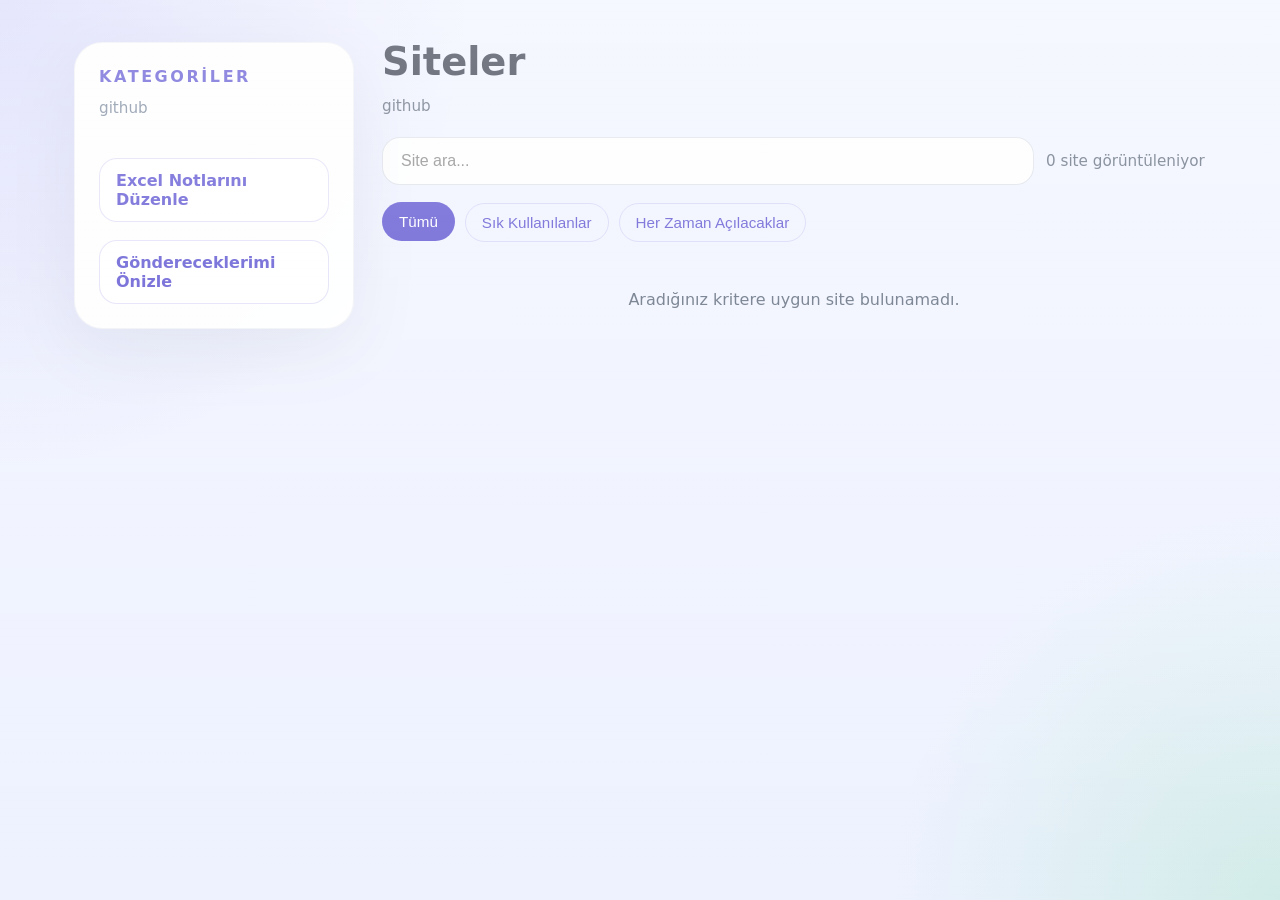
==== index.html @ e10176ca "preview sayfası iel ulakbel" ====
<!DOCTYPE html>
<html lang="tr">
<head>
  <meta charset="UTF-8" />
  <meta name="viewport" content="width=device-width, initial-scale=1.0" />
  <title>Site Adreslerim</title>
  <style>
    :root {
      color-scheme: light;
      font-family: Inter, system-ui, -apple-system, BlinkMacSystemFont, "Segoe UI", sans-serif;
      color: #0f172a;
      background: #f8fafc;
    }
    * {
      box-sizing: border-box;
    }
    body {
      margin: 0;
      min-height: 100vh;
      background: radial-gradient(circle at top left, rgba(79, 70, 229, 0.18), transparent 30%),
        radial-gradient(circle at bottom right, rgba(34, 197, 94, 0.14), transparent 25%),
        #eef2ff;
      color: #0f172a;
    }
    body::after {
      content: '';
      position: fixed;
      inset: 0;
      background: linear-gradient(180deg, rgba(255,255,255,0.45), rgba(255,255,255,0));
      pointer-events: none;
    }
    .page {
      max-width: 1180px;
      margin: 0 auto;
      padding: 42px 24px 80px;
    }
    .page-grid {
      display: grid;
      grid-template-columns: 280px 1fr;
      gap: 28px;
      align-items: start;
    }
    @media (max-width: 960px) {
      .page {
        padding: 32px 18px 70px;
      }
      .page-grid {
        grid-template-columns: 1fr;
      }
    }
    .sidebar {
      position: sticky;
      top: 24px;
      align-self: start;
      background: rgba(255, 255, 255, 0.95);
      border: 1px solid rgba(148, 163, 184, 0.16);
      border-radius: 28px;
      padding: 24px;
      box-shadow: 0 20px 70px rgba(15, 23, 42, 0.08);
    }
    .sidebar-header {
      margin-bottom: 18px;
    }
    .sidebar-title {
      margin: 0;
      font-size: 1rem;
      text-transform: uppercase;
      letter-spacing: 0.16em;
      color: #4338ca;
      font-weight: 700;
    }
    .sidebar-description {
      margin: 10px 0 0;
      color: #64748b;
      line-height: 1.7;
      font-size: 0.95rem;
    }
    .sidebar-button {
      display: inline-flex;
      align-items: center;
      justify-content: center;
      width: 100%;
      margin-top: 18px;
      padding: 12px 16px;
      border-radius: 18px;
      border: 1px solid rgba(67, 56, 202, 0.18);
      background: #fff;
      color: #4338ca;
      font-weight: 700;
      text-decoration: none;
      transition: background 0.2s ease, transform 0.2s ease;
    }
    .sidebar-button:hover {
      background: rgba(238, 242, 255, 0.95);
      transform: translateY(-1px);
    }
    .category-list {
      display: grid;
      gap: 12px;
      margin-top: 18px;
    }
    .category-item {
      display: flex;
      align-items: center;
      justify-content: space-between;
      width: 100%;
      padding: 14px 16px;
      border-radius: 18px;
      border: 1px solid transparent;
      background: rgba(248, 250, 252, 0.95);
      color: #0f172a;
      font-weight: 600;
      cursor: pointer;
      transition: background 0.2s ease, border-color 0.2s ease, transform 0.2s ease;
    }
    .category-item:hover {
      background: rgba(238, 242, 255, 0.9);
    }
    .category-item.active {
      background: #4338ca;
      color: #fff;
      border-color: rgba(67, 56, 202, 0.18);
      transform: translateX(1px);
    }
    .category-item span {
      display: inline-flex;
      align-items: center;
      gap: 8px;
    }
    .category-count {
      color: inherit;
      opacity: 0.7;
      font-size: 0.95rem;
    }
    .main-content {
      display: flex;
      flex-direction: column;
      gap: 24px;
    }
    .header {
      display: flex;
      flex-direction: column;
      gap: 18px;
      margin-bottom: 0;
    }
    .hero {
      display: grid;
      gap: 12px;
    }
    .controls {
      display: flex;
      flex-wrap: wrap;
      gap: 12px;
      align-items: center;
      justify-content: space-between;
    }
    .quick-filters {
      display: flex;
      flex-wrap: wrap;
      gap: 10px;
    }
    .quick-filter {
      border-radius: 999px;
      padding: 10px 16px;
      font-size: 0.95rem;
      border: 1px solid rgba(67, 56, 202, 0.18);
      background: #fff;
      color: #4338ca;
      cursor: pointer;
      transition: background 0.2s ease, transform 0.2s ease, color 0.2s ease;
    }
    .quick-filter:hover {
      background: rgba(238, 242, 255, 0.9);
    }
    .quick-filter.active {
      background: #4338ca;
      color: #fff;
      border-color: rgba(67, 56, 202, 0.25);
      transform: translateY(-1px);
    }
    .search {
      flex: 1;
      min-width: 240px;
      border: 1px solid rgba(148, 163, 184, 0.35);
      border-radius: 18px;
      padding: 14px 18px;
      background: rgba(255, 255, 255, 0.9);
      color: #0f172a;
      font-size: 1rem;
      width: 100%;
      outline: none;
      transition: border-color 0.2s ease, box-shadow 0.2s ease;
    }
    .search:focus {
      border-color: #c7d2fe;
      box-shadow: 0 0 0 4px rgba(99, 102, 241, 0.12);
    }
    .title {
      font-size: clamp(2rem, 3vw, 3rem);
      line-height: 1.05;
      margin: 0;
    }
    .subtitle {
      max-width: 720px;
      margin: 0;
      font-size: 0.95rem;
      line-height: 1.6;
      color: #475569;
    }
    .controls {
      display: flex;
      flex-wrap: wrap;
      gap: 12px;
      align-items: center;
      justify-content: space-between;
    }
    #site-count {
      color: #475569;
      font-size: 0.95rem;
      min-width: 160px;
    }
    #site-list {
      display: grid;
      gap: 40px;
      padding: 0;
      margin: 0;
    }
    .category-section {
      background: rgba(255, 255, 255, 0.9);
      border: 1px solid rgba(148, 163, 184, 0.18);
      border-radius: 24px;
      padding: 22px;
      box-shadow: 0 16px 40px rgba(15, 23, 42, 0.08);
    }
    .category-title {
      margin: 0 0 18px;
      font-size: 1.2rem;
      font-weight: 700;
      color: #111827;
      letter-spacing: -0.02em;
    }
    .category-cards {
      display: grid;
      gap: 16px;
      grid-template-columns: repeat(auto-fit, minmax(240px, 1fr));
    }
    .card {
      position: relative;
      display: flex;
      flex-direction: column;
      gap: 10px;
      padding: 14px;
      border-radius: 18px;
      border: 1px solid rgba(15, 23, 42, 0.08);
      background: rgba(255, 255, 255, 0.94);
      box-shadow: 0 10px 20px rgba(15, 23, 42, 0.08);
      transition: transform 0.2s ease, box-shadow 0.2s ease;
    }
    .card:hover {
      transform: translateY(-2px);
      box-shadow: 0 20px 48px rgba(15, 23, 42, 0.12);
    }
    .site-badge {
      position: absolute;
      top: 12px;
      right: 12px;
      padding: 5px 10px;
      border-radius: 999px;
      background: rgba(67, 56, 202, 0.12);
      color: #4338ca;
      font-size: 0.75rem;
      font-weight: 700;
      letter-spacing: 0.02em;
      text-transform: uppercase;
      white-space: nowrap;
    }
    .card-head {
      display: flex;
      align-items: center;
      gap: 12px;
    }
    .logo {
      width: 48px;
      height: 48px;
      min-width: 48px;
      border-radius: 16px;
      background: #eef2ff;
      display: grid;
      place-items: center;
      border: 1px solid rgba(99, 102, 241, 0.15);
      overflow: hidden;
    }
    .logo img {
      width: 24px;
      height: 24px;
      object-fit: contain;
    }
    .site-title {
      margin: 0;
      font-size: 1rem;
      font-weight: 700;
      letter-spacing: -0.02em;
    }
    .site-url {
      margin: 4px 0 0;
      color: #64748b;
      font-size: 0.88rem;
    }
    .category-pill {
      display: inline-flex;
      align-items: center;
      justify-content: center;
      padding: 8px 14px;
      border-radius: 999px;
      background: rgba(99, 102, 241, 0.12);
      color: #4338ca;
      font-size: 0.85rem;
      font-weight: 700;
      letter-spacing: 0.01em;
      white-space: nowrap;
    }
    .description {
      margin: 0;
      color: #475569;
      line-height: 1.7;
      min-height: 3rem;
    }
    .actions {
      display: flex;
      gap: 10px;
      flex-wrap: wrap;
      align-items: center;
    }
    .button {
      display: inline-flex;
      align-items: center;
      justify-content: center;
      gap: 8px;
      padding: 10px 14px;
      border-radius: 999px;
      text-decoration: none;
      font-weight: 600;
      border: 1px solid transparent;
      transition: transform 0.2s ease, background-color 0.2s ease, border-color 0.2s ease;
      cursor: pointer;
      font-size: 0.95rem;
    }
    .button:hover {
      transform: translateY(-1px);
    }
    .button:disabled {
      opacity: 0.55;
      cursor: not-allowed;
      transform: none;
    }
    .button-primary {
      background: #4338ca;
      color: #fff;
    }
    .button-secondary {
      background: #f8fafc;
      color: #334155;
      border-color: #cbd5e1;
    }
    .button-outline {
      background: transparent;
      color: #4338ca;
      border-color: rgba(67, 56, 202, 0.18);
    }
    #loading,
    #empty-state {
      color: #475569;
      font-size: 1rem;
      text-align: center;
      margin-top: 24px;
    }
    #preview-overlay {
      position: fixed;
      inset: 0;
      display: none;
      align-items: center;
      justify-content: center;
      background: rgba(15, 23, 42, 0.82);
      padding: 24px;
      z-index: 50;
    }
    #preview-overlay.active {
      display: flex;
    }
    .preview-panel {
      width: 100%;
      max-width: 1120px;
      max-height: calc(100vh - 64px);
      display: grid;
      grid-template-rows: auto 1fr;
      border-radius: 28px;
      overflow: hidden;
      background: #0f172a;
      box-shadow: 0 40px 120px rgba(15, 23, 42, 0.45);
    }
    .preview-header {
      display: flex;
      align-items: center;
      justify-content: space-between;
      gap: 16px;
      padding: 18px 24px;
      background: rgba(15, 23, 42, 0.98);
      color: #fff;
    }
    .preview-title {
      margin: 0;
      font-size: 1.1rem;
      font-weight: 700;
    }
    .preview-note {
      margin: 4px 0 0;
      color: #cbd5e1;
      font-size: 0.92rem;
      line-height: 1.5;
    }
    .preview-iframe {
      width: 100%;
      border: none;
      min-height: 360px;
      background: #0f172a;
    }
    .close-button {
      background: transparent;
      border: 1px solid rgba(255, 255, 255, 0.22);
      color: #fff;
      border-radius: 999px;
      padding: 10px 16px;
      cursor: pointer;
    }
    .close-button:hover {
      background: rgba(255, 255, 255, 0.08);
    }
    @media (max-width: 640px) {
      .page {
        padding-top: 32px;
      }
      .header {
        gap: 14px;
      }
      .card {
        padding: 20px;
      }
    }
  </style>
</head>
<body>
  <div class="page">
    <div class="page-grid">
      <aside class="sidebar">
        <div class="sidebar-header">
          <p class="sidebar-title">Kategoriler</p>
          <p class="sidebar-description">github</p>
        </div>
        <div id="category-list" class="category-list"></div>
        <a class="sidebar-button" href="notes.html">Excel Notlarını Düzenle</a>
        <a class="sidebar-button" href="preview.html">Göndereceklerimi Önizle</a>
      </aside>
      <main class="main-content">
        <header class="header">
          <div class="hero">
            <h1 class="title">Siteler</h1>
            <p class="subtitle">github</p>
          </div>
          <div class="controls">
            <input id="search" class="search" type="search" placeholder="Site ara..." aria-label="Site ara" />
            <div id="site-count">0 site görüntüleniyor</div>
          </div>
          <div class="controls">
            <div class="quick-filters" id="quick-filters">
              <button type="button" class="quick-filter button-outline" data-category="Tümü">Tümü</button>
              <button type="button" class="quick-filter button-outline" data-category="Sık Kullanılanlar">Sık Kullanılanlar</button>
              <button type="button" class="quick-filter button-outline" data-category="Her Zaman Açılacaklar">Her Zaman Açılacaklar</button>
            </div>
            <button id="open-alwaysopen" type="button" class="button button-secondary" style="display:none;">Tüm Her Zaman Açılacakları Aç</button>
          </div>
        </header>

        <div>
          <ul id="site-list"></ul>
          <div id="loading">Veriler yükleniyor...</div>
          <div id="empty-state" style="display:none;">Aradığınız kritere uygun site bulunamadı.</div>
        </div>
      </main>
    </div>
  </div>
  <div id="preview-overlay" aria-hidden="true">
    <div class="preview-panel">
      <div class="preview-header">
        <div>
          <p class="preview-title" id="preview-title">Site Önizleme</p>
          <p class="preview-note" id="preview-note">Bazı siteler başka alan adından iframe ile görüntülenmeyi sınırlayabilir.</p>
        </div>
        <button type="button" class="close-button" data-close="true">Kapat</button>
      </div>
      <iframe id="preview-frame" class="preview-iframe" src="about:blank" title="Site önizleme"></iframe>
    </div>
  </div>

  <script src="config.js"></script>
  <script>
    const siteList = document.getElementById('site-list');
    const loading = document.getElementById('loading');
    const emptyState = document.getElementById('empty-state');
    const siteCount = document.getElementById('site-count');
    const searchInput = document.getElementById('search');
    const categoryList = document.getElementById('category-list');
    const overlay = document.getElementById('preview-overlay');
    const previewTitle = document.getElementById('preview-title');
    const previewNote = document.getElementById('preview-note');
    const previewFrame = document.getElementById('preview-frame');
    const openAlwaysOpenButton = document.getElementById('open-alwaysopen');

    // Site verisi yalnızca Google Sheet üzerinden yüklenir.
    // `config.js` içindeki googleSheetId alanını doldurun.
    const siteConfig = window.siteConfig || {};
    const googleSheetId = siteConfig.googleSheetId || '';
    const googleSheetTab = siteConfig.googleSheetTab || '';

    let sites = [];
    let filteredSites = [];
    let selectedCategory = 'Tümü';
    let sitesLoaded = false;

    function updateCounts() {
      siteCount.textContent = `${filteredSites.length} site görüntüleniyor`;
    }

    function getSiteGroup(site) {
      if (site.group) return site.group;
      const category = site.category || '';
      return ['Büyükçekmece Siteler', 'Notlar'].includes(category)
        ? 'Vatandaş'
        : 'Kurum';
    }

    function getCategoryCount(category) {
      if (category === 'Tümü') return sites.length;
      if (category === 'Sık Kullanılanlar') return sites.filter(site => site.favorite).length;
      if (category === 'Her Zaman Açılacaklar') return sites.filter(site => site.alwaysOpen).length;
      return sites.filter(site => (site.category || 'Diğer') === category).length;
    }

    function parseGoogleSheetData(text) {
      const match = text.match(/google\.visualization\.Query\.setResponse\((.*)\);/s);
      if (!match) return [];
      const json = JSON.parse(match[1]);
      const cols = json.table.cols.map(col => (col.label || col.id || '').trim().toLowerCase());
      const rows = json.table.rows || [];
      const mapHeader = header => {
        const key = header.trim().toLowerCase();
        if (/^name$|^title$|^site$/i.test(key)) return 'name';
        if (/^url$|^link$|^adres$/i.test(key)) return 'url';
        if (/^description$|^desc$|^açıklama$/i.test(key)) return 'description';
        if (/^category$|^kategori$/i.test(key)) return 'category';
        if (/^favorite$|^favourite$|^star$|^sık kullanılan$/i.test(key)) return 'favorite';
        if (/^alwaysopen$|^always_open$|^always open$|^her zaman$/i.test(key)) return 'alwaysOpen';
        if (/^group$|^grup$/i.test(key)) return 'group';
        return null;
      };
      const headers = cols.map(mapHeader);
      return rows.map(row => {
        const site = {};
        row.c.forEach((cell, index) => {
          const field = headers[index];
          if (!field || !cell) return;
          const value = cell.v != null ? cell.v : (cell.f || '');
          if (field === 'favorite' || field === 'alwaysOpen') {
            site[field] = String(value).trim().toLowerCase() === 'true' || value === true || value === 1 || String(value).trim() === 'evet';
          } else {
            site[field] = String(value).trim();
          }
        });
        return site;
      }).filter(site => site.name && site.url);
    }

    function fetchSitesFromGoogleSheet() {
      const sheetNameQuery = googleSheetTab ? `&sheet=${encodeURIComponent(googleSheetTab)}` : '';
      const url = `https://docs.google.com/spreadsheets/d/${googleSheetId}/gviz/tq?tqx=out:json${sheetNameQuery}`;
      return fetch(url)
        .then(response => response.text())
        .then(text => {
          sites = parseGoogleSheetData(text);
        });
    }

    function loadSites() {
      const source = googleSheetId.trim()
        ? fetchSitesFromGoogleSheet()
        : Promise.resolve().then(() => {
            sites = [];
            loading.textContent = 'Google Sheet ID ayarlı değil. Lütfen config.js içinde googleSheetId ekleyin.';
          });
      return source
        .catch(() => {
          loading.textContent = 'Veriler yüklenirken bir hata oluştu. Lütfen sayfayı yenileyin.';
          siteCount.textContent = 'Veri hatası';
          sites = [];
        })
        .finally(() => {
          sitesLoaded = true;
          maybeInitialize();
        });
    }

    function maybeInitialize() {
      if (!sitesLoaded) return;
      populateCategoryList();
      renderSites(sites);
      updateOpenAlwaysOpenButton();
    }

    function selectCategory(category) {
      selectedCategory = category;
      document.querySelectorAll('.category-item').forEach(button => {
        button.classList.toggle('active', button.dataset.category === category);
      });
      document.querySelectorAll('.quick-filter').forEach(button => {
        button.classList.toggle('active', button.dataset.category === category);
      });
      updateOpenAlwaysOpenButton();
      filterSitesAndRender();
    }

    function getSidebarCategories() {
      return Array.from(new Set(sites.map(site => site.category || 'Diğer'))).sort();
    }

    function populateCategoryList() {
      const allCategories = getSidebarCategories();
      categoryList.innerHTML = '';

      allCategories.forEach(category => {
        const button = document.createElement('button');
        button.type = 'button';
        button.className = 'category-item';
        button.dataset.category = category;
        button.innerHTML = `<span>${category}</span><span class="category-count">${getCategoryCount(category)}</span>`;
        button.addEventListener('click', () => selectCategory(category));
        categoryList.appendChild(button);
      });

      if (selectedCategory === 'Tümü') {
        document.querySelectorAll('.category-item').forEach(button => button.classList.remove('active'));
      }
    }

    function updateOpenAlwaysOpenButton() {
      const alwaysOpenCount = sites.filter(site => site.alwaysOpen).length;
      openAlwaysOpenButton.style.display = selectedCategory === 'Her Zaman Açılacaklar' && alwaysOpenCount > 0 ? 'inline-flex' : 'none';
    }

    function openAllAlwaysOpen() {
      const alwaysOpenSites = filterSites();
      if (!alwaysOpenSites.length) {
        return;
      }
      alwaysOpenSites.forEach(site => {
        window.open(site.url, '_blank', 'noopener');
      });
    }

    function filterSites() {
      const query = searchInput.value.trim().toLowerCase();
      return sites.filter(site => {
        const matchesQuery = site.name.toLowerCase().includes(query) ||
          (site.description || '').toLowerCase().includes(query) ||
          site.url.toLowerCase().includes(query) ||
          (site.category || '').toLowerCase().includes(query);
        const matchesCategory = selectedCategory === 'Tümü'
          ? true
          : selectedCategory === 'Sık Kullanılanlar'
            ? site.favorite
            : selectedCategory === 'Her Zaman Açılacaklar'
              ? site.alwaysOpen
              : (site.category || 'Diğer') === selectedCategory;
        return matchesQuery && matchesCategory;
      });
    }

    function filterSitesAndRender() {
      const matched = filterSites();
      renderSites(matched);
      updateOpenAlwaysOpenButton();
    }

    function getDomain(url) {
      try {
        return new URL(url).hostname;
      } catch {
        return url;
      }
    }

    function canPreviewSite(site) {
      const blocked = [
        'docs.google.com',
        'spreadsheets.google.com',
        'drive.google.com',
        'view.officeapps.live.com',
        'mail.bcekmece.bel.tr',
        'adssp.bcekmece.bel.tr',
        'learn.vispeahen.com'
      ];
      const normalized = site.url.toLowerCase();
      return !blocked.some(block => normalized.includes(block));
    }

    function createCard(site) {
      const card = document.createElement('li');
      card.className = 'card';

      const badge = document.createElement('span');
      badge.className = 'site-badge';
      badge.textContent = getSiteGroup(site);
      card.appendChild(badge);

      const head = document.createElement('div');
      head.className = 'card-head';

      const logo = document.createElement('div');
      logo.className = 'logo';
      const icon = document.createElement('img');
      icon.src = `https://www.google.com/s2/favicons?domain=${encodeURIComponent(site.url)}&sz=64`;
      icon.alt = `${site.name} logosu`;
      logo.appendChild(icon);

      const titleGroup = document.createElement('div');
      const title = document.createElement('h2');
      title.className = 'site-title';
      title.textContent = site.name;
      const urlText = document.createElement('p');
      urlText.className = 'site-url';
      urlText.textContent = getDomain(site.url);

      titleGroup.appendChild(title);
      titleGroup.appendChild(urlText);
      head.appendChild(logo);
      head.appendChild(titleGroup);

      const actions = document.createElement('div');
      actions.className = 'actions';

      const openButton = document.createElement('a');
      openButton.className = 'button button-primary';
      openButton.href = site.url;
      openButton.textContent = 'Siteyi Aç';
      openButton.target = '_blank';
      openButton.rel = 'noopener noreferrer';

      const previewButton = document.createElement('button');
      previewButton.className = 'button button-secondary';
      previewButton.type = 'button';
      previewButton.textContent = 'Önizle';
      if (canPreviewSite(site)) {
        previewButton.addEventListener('click', () => openPreview(site));
        actions.appendChild(previewButton);
      }

      actions.appendChild(openButton);

      card.appendChild(head);
      card.appendChild(actions);

      return card;
    }

    function renderSites(list) {
      siteList.innerHTML = '';
      filteredSites = list;

      if (!filteredSites.length) {
        loading.style.display = 'none';
        emptyState.style.display = 'block';
        updateCounts();
        return;
      }

      emptyState.style.display = 'none';
      loading.style.display = 'none';

      const grouped = filteredSites.reduce((acc, site) => {
        const category = site.category || 'Diğer';
        if (!acc[category]) acc[category] = [];
        acc[category].push(site);
        return acc;
      }, {});

      Object.keys(grouped).sort().forEach(category => {
        const section = document.createElement('section');
        section.className = 'category-section';

        const title = document.createElement('h2');
        title.className = 'category-title';
        title.textContent = category;

        const cards = document.createElement('div');
        cards.className = 'category-cards';

        grouped[category].forEach(site => {
          cards.appendChild(createCard(site));
        });

        section.appendChild(title);
        section.appendChild(cards);
        siteList.appendChild(section);
      });

      updateCounts();
    }

    function openPreview(site) {
      previewTitle.textContent = `${site.name} önizlemesi`;
      previewNote.textContent = 'Bazı siteler iframe içinde görüntülenmeyi engelleyebilir. Sağdaki kapat düğmesiyle geri dönebilirsiniz.';
      previewFrame.src = site.url;
      overlay.classList.add('active');
      overlay.setAttribute('aria-hidden', 'false');
    }

    function closePreview() {
      overlay.classList.remove('active');
      overlay.setAttribute('aria-hidden', 'true');
      previewFrame.src = 'about:blank';
    }

    overlay.addEventListener('click', (event) => {
      if (event.target === overlay || event.target.closest('[data-close]')) {
        closePreview();
      }
    });

    function initializeQuickFilters() {
      document.querySelectorAll('.quick-filter').forEach(button => {
        button.addEventListener('click', () => {
          selectCategory(button.dataset.category);
        });
      });
      document.querySelector('.quick-filter[data-category="Tümü"]')?.classList.add('active');
    }

    searchInput.addEventListener('input', filterSitesAndRender);

    initializeQuickFilters();
    openAlwaysOpenButton.addEventListener('click', openAllAlwaysOpen);

    loadSites();
  </script>
</body>
</html>
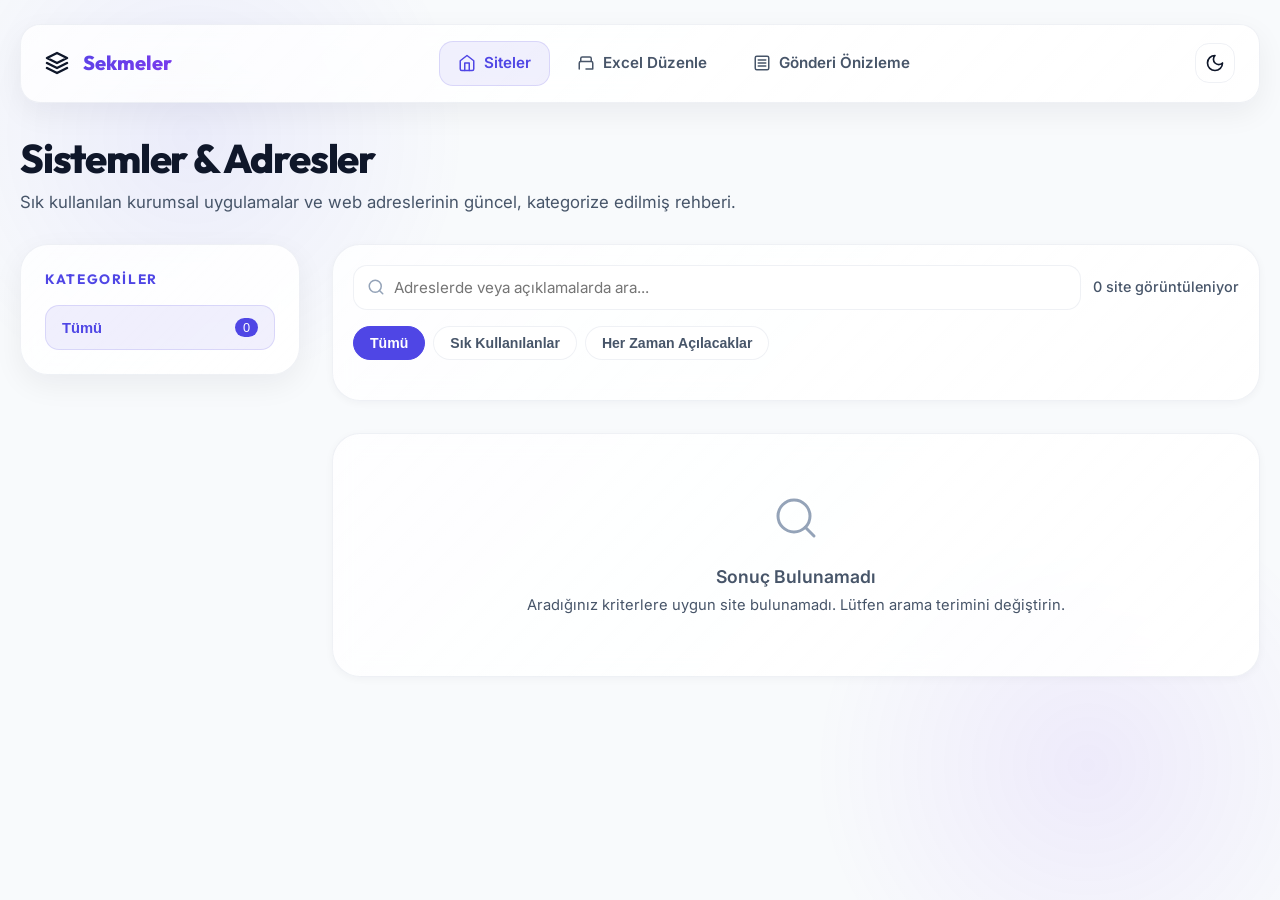
==== commit eba8336b: "update" ====
--- a/index.html
+++ b/index.html
@@ -3,505 +3,106 @@
 <head>
   <meta charset="UTF-8" />
   <meta name="viewport" content="width=device-width, initial-scale=1.0" />
-  <title>Site Adreslerim</title>
-  <style>
-    :root {
-      color-scheme: light;
-      font-family: Inter, system-ui, -apple-system, BlinkMacSystemFont, "Segoe UI", sans-serif;
-      color: #0f172a;
-      background: #f8fafc;
-    }
-    * {
-      box-sizing: border-box;
-    }
-    body {
-      margin: 0;
-      min-height: 100vh;
-      background: radial-gradient(circle at top left, rgba(79, 70, 229, 0.18), transparent 30%),
-        radial-gradient(circle at bottom right, rgba(34, 197, 94, 0.14), transparent 25%),
-        #eef2ff;
-      color: #0f172a;
-    }
-    body::after {
-      content: '';
-      position: fixed;
-      inset: 0;
-      background: linear-gradient(180deg, rgba(255,255,255,0.45), rgba(255,255,255,0));
-      pointer-events: none;
-    }
-    .page {
-      max-width: 1180px;
-      margin: 0 auto;
-      padding: 42px 24px 80px;
-    }
-    .page-grid {
-      display: grid;
-      grid-template-columns: 280px 1fr;
-      gap: 28px;
-      align-items: start;
-    }
-    @media (max-width: 960px) {
-      .page {
-        padding: 32px 18px 70px;
-      }
-      .page-grid {
-        grid-template-columns: 1fr;
-      }
-    }
-    .sidebar {
-      position: sticky;
-      top: 24px;
-      align-self: start;
-      background: rgba(255, 255, 255, 0.95);
-      border: 1px solid rgba(148, 163, 184, 0.16);
-      border-radius: 28px;
-      padding: 24px;
-      box-shadow: 0 20px 70px rgba(15, 23, 42, 0.08);
-    }
-    .sidebar-header {
-      margin-bottom: 18px;
-    }
-    .sidebar-title {
-      margin: 0;
-      font-size: 1rem;
-      text-transform: uppercase;
-      letter-spacing: 0.16em;
-      color: #4338ca;
-      font-weight: 700;
-    }
-    .sidebar-description {
-      margin: 10px 0 0;
-      color: #64748b;
-      line-height: 1.7;
-      font-size: 0.95rem;
-    }
-    .sidebar-button {
-      display: inline-flex;
-      align-items: center;
-      justify-content: center;
-      width: 100%;
-      margin-top: 18px;
-      padding: 12px 16px;
-      border-radius: 18px;
-      border: 1px solid rgba(67, 56, 202, 0.18);
-      background: #fff;
-      color: #4338ca;
-      font-weight: 700;
-      text-decoration: none;
-      transition: background 0.2s ease, transform 0.2s ease;
-    }
-    .sidebar-button:hover {
-      background: rgba(238, 242, 255, 0.95);
-      transform: translateY(-1px);
-    }
-    .category-list {
-      display: grid;
-      gap: 12px;
-      margin-top: 18px;
-    }
-    .category-item {
-      display: flex;
-      align-items: center;
-      justify-content: space-between;
-      width: 100%;
-      padding: 14px 16px;
-      border-radius: 18px;
-      border: 1px solid transparent;
-      background: rgba(248, 250, 252, 0.95);
-      color: #0f172a;
-      font-weight: 600;
-      cursor: pointer;
-      transition: background 0.2s ease, border-color 0.2s ease, transform 0.2s ease;
-    }
-    .category-item:hover {
-      background: rgba(238, 242, 255, 0.9);
-    }
-    .category-item.active {
-      background: #4338ca;
-      color: #fff;
-      border-color: rgba(67, 56, 202, 0.18);
-      transform: translateX(1px);
-    }
-    .category-item span {
-      display: inline-flex;
-      align-items: center;
-      gap: 8px;
-    }
-    .category-count {
-      color: inherit;
-      opacity: 0.7;
-      font-size: 0.95rem;
-    }
-    .main-content {
-      display: flex;
-      flex-direction: column;
-      gap: 24px;
-    }
-    .header {
-      display: flex;
-      flex-direction: column;
-      gap: 18px;
-      margin-bottom: 0;
-    }
-    .hero {
-      display: grid;
-      gap: 12px;
-    }
-    .controls {
-      display: flex;
-      flex-wrap: wrap;
-      gap: 12px;
-      align-items: center;
-      justify-content: space-between;
-    }
-    .quick-filters {
-      display: flex;
-      flex-wrap: wrap;
-      gap: 10px;
-    }
-    .quick-filter {
-      border-radius: 999px;
-      padding: 10px 16px;
-      font-size: 0.95rem;
-      border: 1px solid rgba(67, 56, 202, 0.18);
-      background: #fff;
-      color: #4338ca;
-      cursor: pointer;
-      transition: background 0.2s ease, transform 0.2s ease, color 0.2s ease;
-    }
-    .quick-filter:hover {
-      background: rgba(238, 242, 255, 0.9);
-    }
-    .quick-filter.active {
-      background: #4338ca;
-      color: #fff;
-      border-color: rgba(67, 56, 202, 0.25);
-      transform: translateY(-1px);
-    }
-    .search {
-      flex: 1;
-      min-width: 240px;
-      border: 1px solid rgba(148, 163, 184, 0.35);
-      border-radius: 18px;
-      padding: 14px 18px;
-      background: rgba(255, 255, 255, 0.9);
-      color: #0f172a;
-      font-size: 1rem;
-      width: 100%;
-      outline: none;
-      transition: border-color 0.2s ease, box-shadow 0.2s ease;
-    }
-    .search:focus {
-      border-color: #c7d2fe;
-      box-shadow: 0 0 0 4px rgba(99, 102, 241, 0.12);
-    }
-    .title {
-      font-size: clamp(2rem, 3vw, 3rem);
-      line-height: 1.05;
-      margin: 0;
-    }
-    .subtitle {
-      max-width: 720px;
-      margin: 0;
-      font-size: 0.95rem;
-      line-height: 1.6;
-      color: #475569;
-    }
-    .controls {
-      display: flex;
-      flex-wrap: wrap;
-      gap: 12px;
-      align-items: center;
-      justify-content: space-between;
-    }
-    #site-count {
-      color: #475569;
-      font-size: 0.95rem;
-      min-width: 160px;
-    }
-    #site-list {
-      display: grid;
-      gap: 40px;
-      padding: 0;
-      margin: 0;
-    }
-    .category-section {
-      background: rgba(255, 255, 255, 0.9);
-      border: 1px solid rgba(148, 163, 184, 0.18);
-      border-radius: 24px;
-      padding: 22px;
-      box-shadow: 0 16px 40px rgba(15, 23, 42, 0.08);
-    }
-    .category-title {
-      margin: 0 0 18px;
-      font-size: 1.2rem;
-      font-weight: 700;
-      color: #111827;
-      letter-spacing: -0.02em;
-    }
-    .category-cards {
-      display: grid;
-      gap: 16px;
-      grid-template-columns: repeat(auto-fit, minmax(240px, 1fr));
-    }
-    .card {
-      position: relative;
-      display: flex;
-      flex-direction: column;
-      gap: 10px;
-      padding: 14px;
-      border-radius: 18px;
-      border: 1px solid rgba(15, 23, 42, 0.08);
-      background: rgba(255, 255, 255, 0.94);
-      box-shadow: 0 10px 20px rgba(15, 23, 42, 0.08);
-      transition: transform 0.2s ease, box-shadow 0.2s ease;
-    }
-    .card:hover {
-      transform: translateY(-2px);
-      box-shadow: 0 20px 48px rgba(15, 23, 42, 0.12);
-    }
-    .site-badge {
-      position: absolute;
-      top: 12px;
-      right: 12px;
-      padding: 5px 10px;
-      border-radius: 999px;
-      background: rgba(67, 56, 202, 0.12);
-      color: #4338ca;
-      font-size: 0.75rem;
-      font-weight: 700;
-      letter-spacing: 0.02em;
-      text-transform: uppercase;
-      white-space: nowrap;
-    }
-    .card-head {
-      display: flex;
-      align-items: center;
-      gap: 12px;
-    }
-    .logo {
-      width: 48px;
-      height: 48px;
-      min-width: 48px;
-      border-radius: 16px;
-      background: #eef2ff;
-      display: grid;
-      place-items: center;
-      border: 1px solid rgba(99, 102, 241, 0.15);
-      overflow: hidden;
-    }
-    .logo img {
-      width: 24px;
-      height: 24px;
-      object-fit: contain;
-    }
-    .site-title {
-      margin: 0;
-      font-size: 1rem;
-      font-weight: 700;
-      letter-spacing: -0.02em;
-    }
-    .site-url {
-      margin: 4px 0 0;
-      color: #64748b;
-      font-size: 0.88rem;
-    }
-    .category-pill {
-      display: inline-flex;
-      align-items: center;
-      justify-content: center;
-      padding: 8px 14px;
-      border-radius: 999px;
-      background: rgba(99, 102, 241, 0.12);
-      color: #4338ca;
-      font-size: 0.85rem;
-      font-weight: 700;
-      letter-spacing: 0.01em;
-      white-space: nowrap;
-    }
-    .description {
-      margin: 0;
-      color: #475569;
-      line-height: 1.7;
-      min-height: 3rem;
-    }
-    .actions {
-      display: flex;
-      gap: 10px;
-      flex-wrap: wrap;
-      align-items: center;
-    }
-    .button {
-      display: inline-flex;
-      align-items: center;
-      justify-content: center;
-      gap: 8px;
-      padding: 10px 14px;
-      border-radius: 999px;
-      text-decoration: none;
-      font-weight: 600;
-      border: 1px solid transparent;
-      transition: transform 0.2s ease, background-color 0.2s ease, border-color 0.2s ease;
-      cursor: pointer;
-      font-size: 0.95rem;
-    }
-    .button:hover {
-      transform: translateY(-1px);
-    }
-    .button:disabled {
-      opacity: 0.55;
-      cursor: not-allowed;
-      transform: none;
-    }
-    .button-primary {
-      background: #4338ca;
-      color: #fff;
-    }
-    .button-secondary {
-      background: #f8fafc;
-      color: #334155;
-      border-color: #cbd5e1;
-    }
-    .button-outline {
-      background: transparent;
-      color: #4338ca;
-      border-color: rgba(67, 56, 202, 0.18);
-    }
-    #loading,
-    #empty-state {
-      color: #475569;
-      font-size: 1rem;
-      text-align: center;
-      margin-top: 24px;
-    }
-    #preview-overlay {
-      position: fixed;
-      inset: 0;
-      display: none;
-      align-items: center;
-      justify-content: center;
-      background: rgba(15, 23, 42, 0.82);
-      padding: 24px;
-      z-index: 50;
-    }
-    #preview-overlay.active {
-      display: flex;
-    }
-    .preview-panel {
-      width: 100%;
-      max-width: 1120px;
-      max-height: calc(100vh - 64px);
-      display: grid;
-      grid-template-rows: auto 1fr;
-      border-radius: 28px;
-      overflow: hidden;
-      background: #0f172a;
-      box-shadow: 0 40px 120px rgba(15, 23, 42, 0.45);
-    }
-    .preview-header {
-      display: flex;
-      align-items: center;
-      justify-content: space-between;
-      gap: 16px;
-      padding: 18px 24px;
-      background: rgba(15, 23, 42, 0.98);
-      color: #fff;
-    }
-    .preview-title {
-      margin: 0;
-      font-size: 1.1rem;
-      font-weight: 700;
-    }
-    .preview-note {
-      margin: 4px 0 0;
-      color: #cbd5e1;
-      font-size: 0.92rem;
-      line-height: 1.5;
-    }
-    .preview-iframe {
-      width: 100%;
-      border: none;
-      min-height: 360px;
-      background: #0f172a;
-    }
-    .close-button {
-      background: transparent;
-      border: 1px solid rgba(255, 255, 255, 0.22);
-      color: #fff;
-      border-radius: 999px;
-      padding: 10px 16px;
-      cursor: pointer;
-    }
-    .close-button:hover {
-      background: rgba(255, 255, 255, 0.08);
-    }
-    @media (max-width: 640px) {
-      .page {
-        padding-top: 32px;
-      }
-      .header {
-        gap: 14px;
-      }
-      .card {
-        padding: 20px;
-      }
-    }
-  </style>
+  <title>Sekmeler - Site Adreslerim</title>
+  <link rel="stylesheet" href="style.css" />
 </head>
 <body>
-  <div class="page">
-    <div class="page-grid">
+  <div class="app-container fade-in">
+    <!-- Shared Navigation -->
+    <div id="navbar-container"></div>
+
+    <header class="page-header">
+      <h1 class="page-title">Sistemler & Adresler</h1>
+      <p class="page-subtitle">Sık kullanılan kurumsal uygulamalar ve web adreslerinin güncel, kategorize edilmiş rehberi.</p>
+    </header>
+
+    <div class="layout-grid">
       <aside class="sidebar">
-        <div class="sidebar-header">
-          <p class="sidebar-title">Kategoriler</p>
-          <p class="sidebar-description">github</p>
+        <h2 class="sidebar-title">Kategoriler</h2>
+        <div id="category-list" class="side-menu"></div>
+      </aside>
+
+      <main class="main-content card-section">
+        <!-- Search & Quick Filters -->
+        <div class="card-group" style="padding: 20px;">
+          <div style="display: flex; flex-direction: column; gap: 16px;">
+            <div style="display: flex; gap: 12px; align-items: center; flex-wrap: wrap;">
+              <div style="position: relative; flex: 1; min-width: 260px;">
+                <input id="search" class="input-control" type="search" placeholder="Adreslerde veya açıklamalarda ara..." aria-label="Site ara" style="padding-left: 40px;" />
+                <svg xmlns="http://www.w3.org/2000/svg" width="18" height="18" viewBox="0 0 24 24" fill="none" stroke="currentColor" stroke-width="2" stroke-linecap="round" stroke-linejoin="round" style="position: absolute; left: 14px; top: 50%; transform: translateY(-50%); color: var(--text-tertiary);">
+                  <circle cx="11" cy="11" r="8"></circle>
+                  <line x1="21" y1="21" x2="16.65" y2="16.65"></line>
+                </svg>
+              </div>
+              <div id="site-count" style="font-size: 0.9rem; color: var(--text-secondary); font-weight: 500;">0 site görüntüleniyor</div>
+            </div>
+            
+            <div style="display: flex; justify-content: space-between; align-items: center; flex-wrap: wrap; gap: 12px;">
+              <div class="pills-container" id="quick-filters">
+                <button type="button" class="pill" data-category="Tümü">Tümü</button>
+                <button type="button" class="pill" data-category="Sık Kullanılanlar">Sık Kullanılanlar</button>
+                <button type="button" class="pill" data-category="Her Zaman Açılacaklar">Her Zaman Açılacaklar</button>
+              </div>
+              <button id="open-alwaysopen" type="button" class="btn btn-accent" style="display:none; padding: 8px 16px; font-size: 0.88rem;">
+                <svg xmlns="http://www.w3.org/2000/svg" width="16" height="16" viewBox="0 0 24 24" fill="none" stroke="currentColor" stroke-width="2" stroke-linecap="round" stroke-linejoin="round" style="margin-right: 4px;">
+                  <path d="M18 13v6a2 2 0 0 1-2 2H5a2 2 0 0 1-2-2V8a2 2 0 0 1 2-2h6"></path>
+                  <polyline points="15 3 21 3 21 9"></polyline>
+                  <line x1="10" y1="14" x2="21" y2="3"></line>
+                </svg>
+                Her Zaman Açılacakları Aç
+              </button>
+            </div>
+          </div>
         </div>
-        <div id="category-list" class="category-list"></div>
-        <a class="sidebar-button" href="notes.html">Excel Notlarını Düzenle</a>
-        <a class="sidebar-button" href="preview.html">Göndereceklerimi Önizle</a>
-      </aside>
-      <main class="main-content">
-        <header class="header">
-          <div class="hero">
-            <h1 class="title">Siteler</h1>
-            <p class="subtitle">github</p>
+
+        <!-- Site List Grid -->
+        <div>
+          <ul id="site-list" style="display: flex; flex-direction: column; gap: 28px; list-style: none;"></ul>
+          
+          <div id="loading" class="card-group" style="text-align: center; padding: 40px 20px;">
+            <div class="skeleton-loader">
+              <div class="skeleton-line" style="width: 30%"></div>
+              <div class="skeleton-line" style="width: 80%"></div>
+              <div class="skeleton-line" style="width: 60%"></div>
+            </div>
           </div>
-          <div class="controls">
-            <input id="search" class="search" type="search" placeholder="Site ara..." aria-label="Site ara" />
-            <div id="site-count">0 site görüntüleniyor</div>
+
+          <div id="empty-state" class="card-group" style="display:none; text-align: center; padding: 60px 20px; color: var(--text-secondary);">
+            <svg xmlns="http://www.w3.org/2000/svg" width="48" height="48" viewBox="0 0 24 24" fill="none" stroke="currentColor" stroke-width="1.5" stroke-linecap="round" stroke-linejoin="round" style="color: var(--text-tertiary); margin-bottom: 16px;">
+              <circle cx="11" cy="11" r="8"></circle>
+              <line x1="21" y1="21" x2="16.65" y2="16.65"></line>
+            </svg>
+            <p style="font-weight: 600; font-size: 1.1rem; margin-bottom: 4px;">Sonuç Bulunamadı</p>
+            <p style="font-size: 0.92rem;">Aradığınız kriterlere uygun site bulunamadı. Lütfen arama terimini değiştirin.</p>
           </div>
-          <div class="controls">
-            <div class="quick-filters" id="quick-filters">
-              <button type="button" class="quick-filter button-outline" data-category="Tümü">Tümü</button>
-              <button type="button" class="quick-filter button-outline" data-category="Sık Kullanılanlar">Sık Kullanılanlar</button>
-              <button type="button" class="quick-filter button-outline" data-category="Her Zaman Açılacaklar">Her Zaman Açılacaklar</button>
-            </div>
-            <button id="open-alwaysopen" type="button" class="button button-secondary" style="display:none;">Tüm Her Zaman Açılacakları Aç</button>
-          </div>
-        </header>
-
-        <div>
-          <ul id="site-list"></ul>
-          <div id="loading">Veriler yükleniyor...</div>
-          <div id="empty-state" style="display:none;">Aradığınız kritere uygun site bulunamadı.</div>
         </div>
       </main>
     </div>
   </div>
-  <div id="preview-overlay" aria-hidden="true">
-    <div class="preview-panel">
-      <div class="preview-header">
+
+  <!-- Preview Iframe Modal -->
+  <div id="preview-overlay" class="modal-overlay" aria-hidden="true">
+    <div class="modal-panel">
+      <div class="modal-header">
         <div>
-          <p class="preview-title" id="preview-title">Site Önizleme</p>
-          <p class="preview-note" id="preview-note">Bazı siteler başka alan adından iframe ile görüntülenmeyi sınırlayabilir.</p>
+          <h3 class="modal-title" id="preview-title">Site Önizleme</h3>
+          <p class="modal-subtitle" id="preview-note">Bazı siteler güvenlik politikaları (X-Frame-Options) nedeniyle önizlenemeyebilir.</p>
         </div>
-        <button type="button" class="close-button" data-close="true">Kapat</button>
+        <button type="button" class="modal-close" data-close="true" aria-label="Kapat">
+          <svg xmlns="http://www.w3.org/2000/svg" width="20" height="20" viewBox="0 0 24 24" fill="none" stroke="currentColor" stroke-width="2" stroke-linecap="round" stroke-linejoin="round">
+            <line x1="18" y1="6" x2="6" y2="18"></line>
+            <line x1="6" y1="6" x2="18" y2="18"></line>
+          </svg>
+        </button>
       </div>
-      <iframe id="preview-frame" class="preview-iframe" src="about:blank" title="Site önizleme"></iframe>
+      <div class="modal-body">
+        <iframe id="preview-frame" class="modal-iframe" src="about:blank" title="Site önizleme"></iframe>
+      </div>
     </div>
   </div>
 
   <script src="config.js"></script>
+  <script src="app.js"></script>
   <script>
     const siteList = document.getElementById('site-list');
     const loading = document.getElementById('loading');
@@ -515,8 +116,6 @@
     const previewFrame = document.getElementById('preview-frame');
     const openAlwaysOpenButton = document.getElementById('open-alwaysopen');
 
-    // Site verisi yalnızca Google Sheet üzerinden yüklenir.
-    // `config.js` içindeki googleSheetId alanını doldurun.
     const siteConfig = window.siteConfig || {};
     const googleSheetId = siteConfig.googleSheetId || '';
     const googleSheetTab = siteConfig.googleSheetTab || '';
@@ -594,11 +193,11 @@
         ? fetchSitesFromGoogleSheet()
         : Promise.resolve().then(() => {
             sites = [];
-            loading.textContent = 'Google Sheet ID ayarlı değil. Lütfen config.js içinde googleSheetId ekleyin.';
+            loading.innerHTML = '<div style="color:var(--danger); font-weight:600;">Google Sheet ID ayarlı değil. Lütfen config.js içinde googleSheetId ekleyin.</div>';
           });
       return source
         .catch(() => {
-          loading.textContent = 'Veriler yüklenirken bir hata oluştu. Lütfen sayfayı yenileyin.';
+          loading.innerHTML = '<div style="color:var(--danger); font-weight:600;">Veriler yüklenirken bir hata oluştu. Lütfen sayfayı yenileyin.</div>';
           siteCount.textContent = 'Veri hatası';
           sites = [];
         })
@@ -617,10 +216,10 @@
 
     function selectCategory(category) {
       selectedCategory = category;
-      document.querySelectorAll('.category-item').forEach(button => {
+      document.querySelectorAll('.side-item').forEach(button => {
         button.classList.toggle('active', button.dataset.category === category);
       });
-      document.querySelectorAll('.quick-filter').forEach(button => {
+      document.querySelectorAll('.pill').forEach(button => {
         button.classList.toggle('active', button.dataset.category === category);
       });
       updateOpenAlwaysOpenButton();
@@ -635,19 +234,24 @@
       const allCategories = getSidebarCategories();
       categoryList.innerHTML = '';
 
+      // Tümü seçeneğini de ekleyelim
+      const allBtn = document.createElement('button');
+      allBtn.type = 'button';
+      allBtn.className = `side-item${selectedCategory === 'Tümü' ? ' active' : ''}`;
+      allBtn.dataset.category = 'Tümü';
+      allBtn.innerHTML = `<span>Tümü</span><span class="side-item-count">${getCategoryCount('Tümü')}</span>`;
+      allBtn.addEventListener('click', () => selectCategory('Tümü'));
+      categoryList.appendChild(allBtn);
+
       allCategories.forEach(category => {
         const button = document.createElement('button');
         button.type = 'button';
-        button.className = 'category-item';
+        button.className = `side-item${selectedCategory === category ? ' active' : ''}`;
         button.dataset.category = category;
-        button.innerHTML = `<span>${category}</span><span class="category-count">${getCategoryCount(category)}</span>`;
+        button.innerHTML = `<span>${category}</span><span class="side-item-count">${getCategoryCount(category)}</span>`;
         button.addEventListener('click', () => selectCategory(category));
         categoryList.appendChild(button);
       });
-
-      if (selectedCategory === 'Tümü') {
-        document.querySelectorAll('.category-item').forEach(button => button.classList.remove('active'));
-      }
     }
 
     function updateOpenAlwaysOpenButton() {
@@ -713,18 +317,18 @@
 
     function createCard(site) {
       const card = document.createElement('li');
-      card.className = 'card';
+      card.className = 'item-card';
 
       const badge = document.createElement('span');
-      badge.className = 'site-badge';
+      badge.className = 'item-card-badge';
       badge.textContent = getSiteGroup(site);
       card.appendChild(badge);
 
       const head = document.createElement('div');
-      head.className = 'card-head';
+      head.className = 'item-card-header';
 
       const logo = document.createElement('div');
-      logo.className = 'logo';
+      logo.className = 'item-card-logo';
       const icon = document.createElement('img');
       icon.src = `https://www.google.com/s2/favicons?domain=${encodeURIComponent(site.url)}&sz=64`;
       icon.alt = `${site.name} logosu`;
@@ -732,39 +336,59 @@
 
       const titleGroup = document.createElement('div');
       const title = document.createElement('h2');
-      title.className = 'site-title';
+      title.className = 'item-card-title';
       title.textContent = site.name;
       const urlText = document.createElement('p');
-      urlText.className = 'site-url';
+      urlText.className = 'item-card-url';
       urlText.textContent = getDomain(site.url);
 
       titleGroup.appendChild(title);
       titleGroup.appendChild(urlText);
       head.appendChild(logo);
       head.appendChild(titleGroup);
+      card.appendChild(head);
+
+      if (site.description) {
+        const desc = document.createElement('p');
+        desc.className = 'item-card-desc';
+        desc.textContent = site.description;
+        card.appendChild(desc);
+      }
 
       const actions = document.createElement('div');
-      actions.className = 'actions';
+      actions.className = 'item-card-actions';
 
       const openButton = document.createElement('a');
-      openButton.className = 'button button-primary';
+      openButton.className = 'btn btn-primary';
       openButton.href = site.url;
-      openButton.textContent = 'Siteyi Aç';
       openButton.target = '_blank';
       openButton.rel = 'noopener noreferrer';
+      openButton.innerHTML = `
+        Siteyi Aç
+        <svg xmlns="http://www.w3.org/2000/svg" width="16" height="16" viewBox="0 0 24 24" fill="none" stroke="currentColor" stroke-width="2.5" stroke-linecap="round" stroke-linejoin="round">
+          <path d="M18 13v6a2 2 0 0 1-2 2H5a2 2 0 0 1-2-2V8a2 2 0 0 1 2-2h6"></path>
+          <polyline points="15 3 21 3 21 9"></polyline>
+          <line x1="10" y1="14" x2="21" y2="3"></line>
+        </svg>
+      `;
 
       const previewButton = document.createElement('button');
-      previewButton.className = 'button button-secondary';
+      previewButton.className = 'btn btn-secondary';
       previewButton.type = 'button';
-      previewButton.textContent = 'Önizle';
+      previewButton.innerHTML = `
+        <svg xmlns="http://www.w3.org/2000/svg" width="16" height="16" viewBox="0 0 24 24" fill="none" stroke="currentColor" stroke-width="2" stroke-linecap="round" stroke-linejoin="round">
+          <circle cx="12" cy="12" r="10"></circle>
+          <line x1="12" y1="8" x2="12" y2="16"></line>
+          <line x1="8" y1="12" x2="16" y2="12"></line>
+        </svg>
+        Önizle
+      `;
       if (canPreviewSite(site)) {
         previewButton.addEventListener('click', () => openPreview(site));
         actions.appendChild(previewButton);
       }
 
       actions.appendChild(openButton);
-
-      card.appendChild(head);
       card.appendChild(actions);
 
       return card;
@@ -793,14 +417,14 @@
 
       Object.keys(grouped).sort().forEach(category => {
         const section = document.createElement('section');
-        section.className = 'category-section';
+        section.className = 'card-group fade-in';
 
         const title = document.createElement('h2');
-        title.className = 'category-title';
+        title.className = 'card-group-title';
         title.textContent = category;
 
         const cards = document.createElement('div');
-        cards.className = 'category-cards';
+        cards.className = 'grid-cards';
 
         grouped[category].forEach(site => {
           cards.appendChild(createCard(site));
@@ -815,8 +439,7 @@
     }
 
     function openPreview(site) {
-      previewTitle.textContent = `${site.name} önizlemesi`;
-      previewNote.textContent = 'Bazı siteler iframe içinde görüntülenmeyi engelleyebilir. Sağdaki kapat düğmesiyle geri dönebilirsiniz.';
+      previewTitle.textContent = `${site.name} Önizlemesi`;
       previewFrame.src = site.url;
       overlay.classList.add('active');
       overlay.setAttribute('aria-hidden', 'false');
@@ -835,19 +458,17 @@
     });
 
     function initializeQuickFilters() {
-      document.querySelectorAll('.quick-filter').forEach(button => {
+      document.querySelectorAll('.pill').forEach(button => {
         button.addEventListener('click', () => {
           selectCategory(button.dataset.category);
         });
       });
-      document.querySelector('.quick-filter[data-category="Tümü"]')?.classList.add('active');
+      document.querySelector('.pill[data-category="Tümü"]')?.classList.add('active');
     }
 
     searchInput.addEventListener('input', filterSitesAndRender);
-
     initializeQuickFilters();
     openAlwaysOpenButton.addEventListener('click', openAllAlwaysOpen);
-
     loadSites();
   </script>
 </body>
--- a/style.css
+++ b/style.css
@@ -0,0 +1,979 @@
+@import url('https://fonts.googleapis.com/css2?family=Inter:wght@400;500;600;700&family=Outfit:wght@500;600;700;800&display=swap');
+
+:root {
+  /* Colors */
+  --bg-primary: #f8fafc;
+  --bg-secondary: #ffffff;
+  --bg-tertiary: #f1f5f9;
+  
+  --text-primary: #0f172a;
+  --text-secondary: #475569;
+  --text-tertiary: #94a3b8;
+  
+  --primary: #4f46e5;
+  --primary-hover: #4338ca;
+  --primary-light: rgba(79, 70, 229, 0.08);
+  --primary-border: rgba(79, 70, 229, 0.15);
+  
+  --accent: #7c3aed;
+  --accent-light: rgba(124, 58, 237, 0.08);
+  
+  --success: #10b981;
+  --success-light: rgba(16, 185, 129, 0.1);
+  --success-border: rgba(16, 185, 129, 0.2);
+  
+  --warning: #f59e0b;
+  --warning-light: rgba(245, 158, 11, 0.08);
+  --warning-border: rgba(245, 158, 11, 0.2);
+  
+  --danger: #ef4444;
+  --danger-light: rgba(239, 68, 68, 0.08);
+  
+  --border-color: rgba(148, 163, 184, 0.15);
+  --border-focus: rgba(79, 70, 229, 0.4);
+  
+  --shadow-sm: 0 2px 8px rgba(15, 23, 42, 0.04);
+  --shadow-md: 0 10px 30px rgba(15, 23, 42, 0.06);
+  --shadow-lg: 0 20px 50px rgba(15, 23, 42, 0.08);
+  
+  --font-sans: 'Inter', system-ui, -apple-system, sans-serif;
+  --font-heading: 'Outfit', system-ui, -apple-system, sans-serif;
+  
+  --radius-sm: 8px;
+  --radius-md: 14px;
+  --radius-lg: 20px;
+  --radius-xl: 28px;
+  
+  --transition: all 0.25s cubic-bezier(0.4, 0, 0.2, 1);
+  --card-bg-gradient: linear-gradient(135deg, rgba(255, 255, 255, 0.8), rgba(255, 255, 255, 0.95));
+}
+
+html[data-theme="dark"] {
+  --bg-primary: #0b0f19;
+  --bg-secondary: #111827;
+  --bg-tertiary: #1f2937;
+  
+  --text-primary: #f8fafc;
+  --text-secondary: #94a3b8;
+  --text-tertiary: #64748b;
+  
+  --primary: #6366f1;
+  --primary-hover: #4f46e5;
+  --primary-light: rgba(99, 102, 241, 0.12);
+  --primary-border: rgba(99, 102, 241, 0.3);
+  
+  --accent: #8b5cf6;
+  --accent-light: rgba(139, 92, 246, 0.12);
+  
+  --success: #34d399;
+  --success-light: rgba(52, 211, 153, 0.12);
+  --success-border: rgba(52, 211, 153, 0.25);
+  
+  --warning: #fbbf24;
+  --warning-light: rgba(251, 191, 36, 0.12);
+  --warning-border: rgba(251, 191, 36, 0.25);
+  
+  --danger: #f87171;
+  --danger-light: rgba(248, 113, 113, 0.12);
+  
+  --border-color: rgba(255, 255, 255, 0.08);
+  --border-focus: rgba(99, 102, 241, 0.5);
+  
+  --shadow-sm: 0 2px 8px rgba(0, 0, 0, 0.2);
+  --shadow-md: 0 10px 30px rgba(0, 0, 0, 0.3);
+  --shadow-lg: 0 20px 50px rgba(0, 0, 0, 0.4);
+  
+  --card-bg-gradient: linear-gradient(135deg, rgba(17, 24, 39, 0.8), rgba(17, 24, 39, 0.95));
+}
+
+* {
+  box-sizing: border-box;
+  margin: 0;
+  padding: 0;
+}
+
+body {
+  font-family: var(--font-sans);
+  color: var(--text-primary);
+  background-color: var(--bg-primary);
+  min-height: 100vh;
+  line-height: 1.5;
+  transition: background-color 0.3s ease, color 0.3s ease;
+  overflow-x: hidden;
+}
+
+/* Background Gradients */
+body::before {
+  content: "";
+  position: fixed;
+  top: -10%;
+  left: -10%;
+  width: 50%;
+  height: 50%;
+  background: radial-gradient(circle, var(--primary-light) 0%, transparent 70%);
+  z-index: -1;
+  pointer-events: none;
+}
+
+body::after {
+  content: "";
+  position: fixed;
+  bottom: -10%;
+  right: -10%;
+  width: 50%;
+  height: 50%;
+  background: radial-gradient(circle, var(--accent-light) 0%, transparent 70%);
+  z-index: -1;
+  pointer-events: none;
+}
+
+/* Layout */
+.app-container {
+  max-width: 1280px;
+  margin: 0 auto;
+  padding: 24px 20px 80px;
+}
+
+/* Headers & Navigation */
+.navbar {
+  display: flex;
+  align-items: center;
+  justify-content: space-between;
+  padding: 16px 24px;
+  background: var(--card-bg-gradient);
+  border: 1px solid var(--border-color);
+  border-radius: var(--radius-lg);
+  box-shadow: var(--shadow-md);
+  margin-bottom: 32px;
+  backdrop-filter: blur(12px);
+  -webkit-backdrop-filter: blur(12px);
+}
+
+.nav-brand {
+  display: flex;
+  align-items: center;
+  gap: 10px;
+  font-family: var(--font-heading);
+  font-size: 1.25rem;
+  font-weight: 800;
+  color: var(--text-primary);
+  text-decoration: none;
+  background: linear-gradient(135deg, var(--primary), var(--accent));
+  -webkit-background-clip: text;
+  -webkit-text-fill-color: transparent;
+}
+
+.nav-links {
+  display: flex;
+  align-items: center;
+  gap: 8px;
+}
+
+.nav-link {
+  display: inline-flex;
+  align-items: center;
+  gap: 8px;
+  padding: 10px 18px;
+  border-radius: var(--radius-md);
+  text-decoration: none;
+  color: var(--text-secondary);
+  font-weight: 600;
+  font-size: 0.95rem;
+  transition: var(--transition);
+  border: 1px solid transparent;
+}
+
+.nav-link:hover {
+  color: var(--text-primary);
+  background-color: var(--bg-tertiary);
+}
+
+.nav-link.active {
+  color: var(--primary);
+  background-color: var(--primary-light);
+  border-color: var(--primary-border);
+}
+
+.nav-actions {
+  display: flex;
+  align-items: center;
+  gap: 12px;
+}
+
+.theme-toggle-btn {
+  background: none;
+  border: 1px solid var(--border-color);
+  color: var(--text-primary);
+  width: 40px;
+  height: 40px;
+  border-radius: var(--radius-md);
+  cursor: pointer;
+  display: grid;
+  place-items: center;
+  transition: var(--transition);
+}
+
+.theme-toggle-btn:hover {
+  background-color: var(--bg-tertiary);
+  transform: translateY(-1px);
+}
+
+.menu-toggle {
+  display: none;
+}
+
+/* Page Headers */
+.page-header {
+  margin-bottom: 28px;
+}
+
+.page-title {
+  font-family: var(--font-heading);
+  font-size: clamp(1.8rem, 4vw, 2.5rem);
+  font-weight: 800;
+  letter-spacing: -0.03em;
+  line-height: 1.15;
+  color: var(--text-primary);
+  margin-bottom: 8px;
+}
+
+.page-subtitle {
+  color: var(--text-secondary);
+  font-size: 1.05rem;
+  max-width: 800px;
+  line-height: 1.6;
+}
+
+/* Sidebar Layout Grid */
+.layout-grid {
+  display: grid;
+  grid-template-columns: 280px 1fr;
+  gap: 32px;
+  align-items: start;
+}
+
+/* Sidebar */
+.sidebar {
+  position: sticky;
+  top: 32px;
+  background: var(--card-bg-gradient);
+  border: 1px solid var(--border-color);
+  border-radius: var(--radius-xl);
+  padding: 24px;
+  box-shadow: var(--shadow-md);
+  backdrop-filter: blur(12px);
+  -webkit-backdrop-filter: blur(12px);
+}
+
+.sidebar-title {
+  font-family: var(--font-heading);
+  font-size: 0.85rem;
+  text-transform: uppercase;
+  letter-spacing: 0.12em;
+  color: var(--primary);
+  font-weight: 700;
+  margin-bottom: 16px;
+}
+
+/* Buttons */
+.btn {
+  display: inline-flex;
+  align-items: center;
+  justify-content: center;
+  gap: 8px;
+  padding: 12px 20px;
+  border-radius: var(--radius-md);
+  font-weight: 600;
+  font-size: 0.95rem;
+  border: 1px solid transparent;
+  cursor: pointer;
+  transition: var(--transition);
+  text-decoration: none;
+  font-family: var(--font-sans);
+}
+
+.btn:hover {
+  transform: translateY(-1.5px);
+}
+
+.btn:active {
+  transform: translateY(0);
+}
+
+.btn:disabled {
+  opacity: 0.5;
+  cursor: not-allowed;
+  transform: none;
+}
+
+.btn-primary {
+  background-color: var(--primary);
+  color: #ffffff;
+}
+
+.btn-primary:hover {
+  background-color: var(--primary-hover);
+  box-shadow: 0 4px 14px rgba(79, 70, 229, 0.25);
+}
+
+.btn-secondary {
+  background-color: var(--bg-tertiary);
+  color: var(--text-primary);
+  border-color: var(--border-color);
+}
+
+.btn-secondary:hover {
+  background-color: var(--border-color);
+}
+
+.btn-outline {
+  background: transparent;
+  color: var(--primary);
+  border: 1px solid var(--primary-border);
+}
+
+.btn-outline:hover {
+  background-color: var(--primary-light);
+}
+
+.btn-accent {
+  background-color: var(--accent);
+  color: #ffffff;
+}
+
+.btn-accent:hover {
+  box-shadow: 0 4px 14px rgba(124, 58, 237, 0.25);
+}
+
+/* Form Inputs */
+.input-control {
+  width: 100%;
+  padding: 12px 16px;
+  background-color: var(--bg-secondary);
+  border: 1px solid var(--border-color);
+  border-radius: var(--radius-md);
+  color: var(--text-primary);
+  font-size: 0.95rem;
+  font-family: var(--font-sans);
+  outline: none;
+  transition: var(--transition);
+}
+
+.input-control:focus {
+  border-color: var(--primary);
+  box-shadow: 0 0 0 3px var(--border-focus);
+}
+
+.input-label {
+  display: block;
+  font-size: 0.9rem;
+  font-weight: 600;
+  color: var(--text-secondary);
+  margin-bottom: 6px;
+}
+
+/* Cards & Lists */
+.card-section {
+  display: flex;
+  flex-direction: column;
+  gap: 32px;
+}
+
+.card-group {
+  background: var(--card-bg-gradient);
+  border: 1px solid var(--border-color);
+  border-radius: var(--radius-xl);
+  padding: 24px;
+  box-shadow: var(--shadow-sm);
+  backdrop-filter: blur(12px);
+  -webkit-backdrop-filter: blur(12px);
+}
+
+.card-group-title {
+  font-family: var(--font-heading);
+  font-size: 1.25rem;
+  font-weight: 700;
+  color: var(--text-primary);
+  margin-bottom: 20px;
+  padding-bottom: 12px;
+  border-bottom: 1px solid var(--border-color);
+  display: flex;
+  align-items: center;
+  justify-content: space-between;
+}
+
+.grid-cards {
+  display: grid;
+  grid-template-columns: repeat(auto-fill, minmax(260px, 1fr));
+  gap: 20px;
+}
+
+.item-card {
+  position: relative;
+  background-color: var(--bg-secondary);
+  border: 1px solid var(--border-color);
+  border-radius: var(--radius-lg);
+  padding: 20px;
+  box-shadow: var(--shadow-sm);
+  display: flex;
+  flex-direction: column;
+  gap: 16px;
+  transition: var(--transition);
+}
+
+.item-card:hover {
+  transform: translateY(-4px);
+  box-shadow: var(--shadow-lg);
+  border-color: var(--primary-border);
+}
+
+.item-card-header {
+  display: flex;
+  align-items: center;
+  gap: 12px;
+  padding-right: 70px; /* Space for absolute badge */
+}
+
+.item-card-logo {
+  width: 44px;
+  height: 44px;
+  min-width: 44px;
+  border-radius: var(--radius-md);
+  background-color: var(--bg-tertiary);
+  display: grid;
+  place-items: center;
+  border: 1px solid var(--border-color);
+  overflow: hidden;
+}
+
+.item-card-logo img {
+  width: 20px;
+  height: 20px;
+  object-fit: contain;
+}
+
+.item-card-title {
+  font-size: 1rem;
+  font-weight: 700;
+  color: var(--text-primary);
+  line-height: 1.25;
+}
+
+.item-card-url {
+  font-size: 0.8rem;
+  color: var(--text-tertiary);
+  margin-top: 2px;
+  word-break: break-all;
+}
+
+.item-card-badge {
+  position: absolute;
+  top: 16px;
+  right: 16px;
+  padding: 4px 8px;
+  border-radius: var(--radius-sm);
+  font-size: 0.72rem;
+  font-weight: 700;
+  letter-spacing: 0.04em;
+  text-transform: uppercase;
+  background-color: var(--primary-light);
+  color: var(--primary);
+  border: 1px solid var(--primary-border);
+}
+
+.item-card-desc {
+  font-size: 0.88rem;
+  color: var(--text-secondary);
+  line-height: 1.6;
+  flex-grow: 1;
+}
+
+.item-card-actions {
+  display: flex;
+  gap: 8px;
+  margin-top: 4px;
+}
+
+.item-card-actions .btn {
+  flex: 1;
+  padding: 10px 12px;
+  font-size: 0.85rem;
+}
+
+/* Category Pill Filters */
+.pills-container {
+  display: flex;
+  flex-wrap: wrap;
+  gap: 8px;
+  margin-bottom: 20px;
+}
+
+.pill {
+  padding: 8px 16px;
+  border-radius: 9999px;
+  background-color: var(--bg-secondary);
+  color: var(--text-secondary);
+  border: 1px solid var(--border-color);
+  font-weight: 600;
+  font-size: 0.88rem;
+  cursor: pointer;
+  transition: var(--transition);
+}
+
+.pill:hover {
+  background-color: var(--bg-tertiary);
+  color: var(--text-primary);
+}
+
+.pill.active {
+  background-color: var(--primary);
+  color: #ffffff;
+  border-color: var(--primary);
+}
+
+/* Category Items in Sidebar */
+.side-menu {
+  display: flex;
+  flex-direction: column;
+  gap: 6px;
+}
+
+.side-item {
+  display: flex;
+  align-items: center;
+  justify-content: space-between;
+  width: 100%;
+  padding: 12px 16px;
+  border-radius: var(--radius-md);
+  border: 1px solid transparent;
+  background-color: transparent;
+  color: var(--text-secondary);
+  font-weight: 600;
+  font-size: 0.92rem;
+  cursor: pointer;
+  transition: var(--transition);
+  text-align: left;
+}
+
+.side-item:hover {
+  background-color: var(--bg-tertiary);
+  color: var(--text-primary);
+}
+
+.side-item.active {
+  background-color: var(--primary-light);
+  color: var(--primary);
+  border-color: var(--primary-border);
+}
+
+.side-item-count {
+  font-size: 0.8rem;
+  background-color: var(--bg-tertiary);
+  color: var(--text-secondary);
+  padding: 2px 8px;
+  border-radius: 999px;
+  font-weight: 500;
+}
+
+.side-item.active .side-item-count {
+  background-color: var(--primary);
+  color: #ffffff;
+}
+
+/* Data Table (sekmeler.html) */
+.table-card {
+  overflow: hidden;
+}
+
+.table-responsive {
+  width: 100%;
+  overflow-x: auto;
+  border-radius: var(--radius-md);
+  border: 1px solid var(--border-color);
+  background-color: var(--bg-secondary);
+}
+
+table {
+  width: 100%;
+  border-collapse: collapse;
+  text-align: left;
+  font-size: 0.92rem;
+}
+
+th {
+  background-color: var(--bg-tertiary);
+  color: var(--text-primary);
+  font-weight: 700;
+  padding: 14px 18px;
+  border-bottom: 2px solid var(--border-color);
+  font-family: var(--font-heading);
+}
+
+td {
+  padding: 14px 18px;
+  border-bottom: 1px solid var(--border-color);
+  color: var(--text-secondary);
+  background-color: var(--bg-secondary);
+  transition: var(--transition);
+}
+
+tr:last-child td {
+  border-bottom: none;
+}
+
+tr:hover td {
+  background-color: var(--primary-light);
+  color: var(--text-primary);
+}
+
+td[contenteditable="true"] {
+  outline: none;
+  cursor: text;
+}
+
+td[contenteditable="true"]:focus {
+  background-color: var(--bg-secondary);
+  box-shadow: inset 0 0 0 2px var(--primary);
+  color: var(--text-primary);
+}
+
+/* Modal Overlay & Panel */
+.modal-overlay {
+  position: fixed;
+  inset: 0;
+  background-color: rgba(15, 23, 42, 0.7);
+  backdrop-filter: blur(8px);
+  -webkit-backdrop-filter: blur(8px);
+  display: flex;
+  align-items: center;
+  justify-content: center;
+  padding: 24px;
+  z-index: 100;
+  opacity: 0;
+  pointer-events: none;
+  transition: opacity 0.3s ease;
+}
+
+.modal-overlay.active {
+  opacity: 1;
+  pointer-events: auto;
+}
+
+.modal-panel {
+  width: 100%;
+  max-width: 1100px;
+  max-height: calc(100vh - 80px);
+  background-color: var(--bg-secondary);
+  border: 1px solid var(--border-color);
+  border-radius: var(--radius-xl);
+  box-shadow: var(--shadow-lg);
+  display: flex;
+  flex-direction: column;
+  overflow: hidden;
+  transform: scale(0.95);
+  transition: transform 0.3s cubic-bezier(0.34, 1.56, 0.64, 1);
+}
+
+.modal-overlay.active .modal-panel {
+  transform: scale(1);
+}
+
+.modal-header {
+  display: flex;
+  align-items: center;
+  justify-content: space-between;
+  padding: 20px 24px;
+  border-bottom: 1px solid var(--border-color);
+  background-color: var(--bg-secondary);
+}
+
+.modal-title {
+  font-family: var(--font-heading);
+  font-size: 1.2rem;
+  font-weight: 700;
+  color: var(--text-primary);
+}
+
+.modal-subtitle {
+  font-size: 0.85rem;
+  color: var(--text-secondary);
+  margin-top: 2px;
+}
+
+.modal-close {
+  background: none;
+  border: 1px solid var(--border-color);
+  color: var(--text-primary);
+  width: 36px;
+  height: 36px;
+  border-radius: var(--radius-md);
+  cursor: pointer;
+  display: grid;
+  place-items: center;
+  transition: var(--transition);
+}
+
+.modal-close:hover {
+  background-color: var(--bg-tertiary);
+}
+
+.modal-body {
+  flex: 1;
+  overflow: hidden;
+  position: relative;
+  background-color: var(--bg-tertiary);
+  min-height: 450px;
+}
+
+.modal-iframe {
+  width: 100%;
+  height: 100%;
+  border: none;
+  background-color: #ffffff;
+}
+
+/* Alerts / States */
+.alert {
+  padding: 16px 20px;
+  border-radius: var(--radius-md);
+  border: 1px solid transparent;
+  font-size: 0.95rem;
+  margin-bottom: 24px;
+  display: flex;
+  align-items: flex-start;
+  gap: 12px;
+  line-height: 1.6;
+}
+
+.alert-warning {
+  background-color: var(--warning-light);
+  border-color: var(--warning-border);
+  color: #b45309;
+}
+
+html[data-theme="dark"] .alert-warning {
+  color: #fbbf24;
+}
+
+.alert-info {
+  background-color: var(--primary-light);
+  border-color: var(--primary-border);
+  color: var(--primary);
+}
+
+/* Loading Skeletons */
+.skeleton-loader {
+  display: flex;
+  flex-direction: column;
+  gap: 16px;
+}
+
+.skeleton-line {
+  height: 20px;
+  background: linear-gradient(90deg, var(--bg-tertiary) 25%, var(--border-color) 50%, var(--bg-tertiary) 75%);
+  background-size: 200% 100%;
+  animation: loading-skeleton 1.5s infinite;
+  border-radius: var(--radius-sm);
+}
+
+@keyframes loading-skeleton {
+  0% { background-position: 200% 0; }
+  100% { background-position: -200% 0; }
+}
+
+/* Detail View Layout (ulakbelForm-detail.html) */
+.detail-view {
+  display: grid;
+  grid-template-columns: 1.2fr 1fr;
+  gap: 32px;
+  align-items: start;
+}
+
+.detail-pane {
+  background: var(--card-bg-gradient);
+  border: 1px solid var(--border-color);
+  border-radius: var(--radius-xl);
+  padding: 32px;
+  box-shadow: var(--shadow-md);
+}
+
+.detail-pane h3 {
+  font-family: var(--font-heading);
+  font-size: 1.25rem;
+  font-weight: 700;
+  margin-bottom: 16px;
+  color: var(--text-primary);
+}
+
+.detail-meta-grid {
+  display: grid;
+  grid-template-columns: repeat(auto-fit, minmax(180px, 1fr));
+  gap: 16px;
+  margin-bottom: 24px;
+}
+
+.meta-box {
+  background-color: var(--bg-secondary);
+  border: 1px solid var(--border-color);
+  border-radius: var(--radius-md);
+  padding: 16px;
+}
+
+.meta-box-label {
+  font-size: 0.75rem;
+  text-transform: uppercase;
+  letter-spacing: 0.05em;
+  color: var(--text-tertiary);
+  margin-bottom: 6px;
+  font-weight: 700;
+}
+
+.meta-box-value {
+  font-size: 0.95rem;
+  font-weight: 600;
+  color: var(--text-primary);
+  word-break: break-all;
+}
+
+.detail-gallery {
+  display: grid;
+  grid-template-columns: repeat(auto-fit, minmax(120px, 1fr));
+  gap: 16px;
+  margin-bottom: 24px;
+}
+
+.gallery-item {
+  background-color: #ffffff;
+  border: 1px solid var(--border-color);
+  border-radius: var(--radius-md);
+  padding: 10px;
+  display: flex;
+  align-items: center;
+  justify-content: center;
+  min-height: 120px;
+}
+
+.gallery-item img {
+  max-width: 100%;
+  max-height: 100px;
+  object-fit: contain;
+}
+
+.code-container {
+  position: relative;
+  margin-top: 16px;
+}
+
+.code-block {
+  font-family: 'Courier New', Courier, monospace;
+  font-size: 0.88rem;
+  background-color: var(--bg-tertiary);
+  color: var(--text-primary);
+  padding: 20px;
+  border-radius: var(--radius-md);
+  overflow-x: auto;
+  white-space: pre-wrap;
+  word-break: break-all;
+  border: 1px solid var(--border-color);
+  max-height: 300px;
+}
+
+.code-copy-btn {
+  position: absolute;
+  top: 12px;
+  right: 12px;
+  background-color: var(--bg-secondary);
+  border: 1px solid var(--border-color);
+  color: var(--text-primary);
+  padding: 6px 12px;
+  font-size: 0.8rem;
+  border-radius: var(--radius-sm);
+  cursor: pointer;
+  font-weight: 600;
+  transition: var(--transition);
+}
+
+.code-copy-btn:hover {
+  background-color: var(--primary);
+  color: #ffffff;
+  border-color: var(--primary);
+}
+
+/* Screen Transitions */
+.fade-in {
+  animation: fadeIn 0.4s ease-out;
+}
+
+@keyframes fadeIn {
+  from { opacity: 0; transform: translateY(8px); }
+  to { opacity: 1; transform: translateY(0); }
+}
+
+/* Responsiveness adjustments */
+@media (max-width: 960px) {
+  .layout-grid {
+    grid-template-columns: 1fr;
+    gap: 24px;
+  }
+  
+  .sidebar {
+    position: static;
+    border-radius: var(--radius-lg);
+  }
+  
+  .detail-view {
+    grid-template-columns: 1fr;
+    gap: 24px;
+  }
+}
+
+@media (max-width: 768px) {
+  .navbar {
+    padding: 12px 16px;
+    position: relative;
+  }
+  
+  .menu-toggle {
+    display: grid;
+    place-items: center;
+    background: none;
+    border: 1px solid var(--border-color);
+    color: var(--text-primary);
+    width: 40px;
+    height: 40px;
+    border-radius: var(--radius-md);
+    cursor: pointer;
+  }
+  
+  .nav-links {
+    display: none;
+    position: absolute;
+    top: calc(100% + 12px);
+    left: 0;
+    right: 0;
+    background: var(--bg-secondary);
+    border: 1px solid var(--border-color);
+    border-radius: var(--radius-md);
+    flex-direction: column;
+    padding: 12px;
+    box-shadow: var(--shadow-lg);
+    z-index: 10;
+  }
+  
+  .nav-links.show {
+    display: flex;
+  }
+  
+  .nav-link {
+    width: 100%;
+    justify-content: center;
+  }
+  
+  .app-container {
+    padding: 16px 12px 60px;
+  }
+  
+  .grid-cards {
+    grid-template-columns: 1fr;
+  }
+}
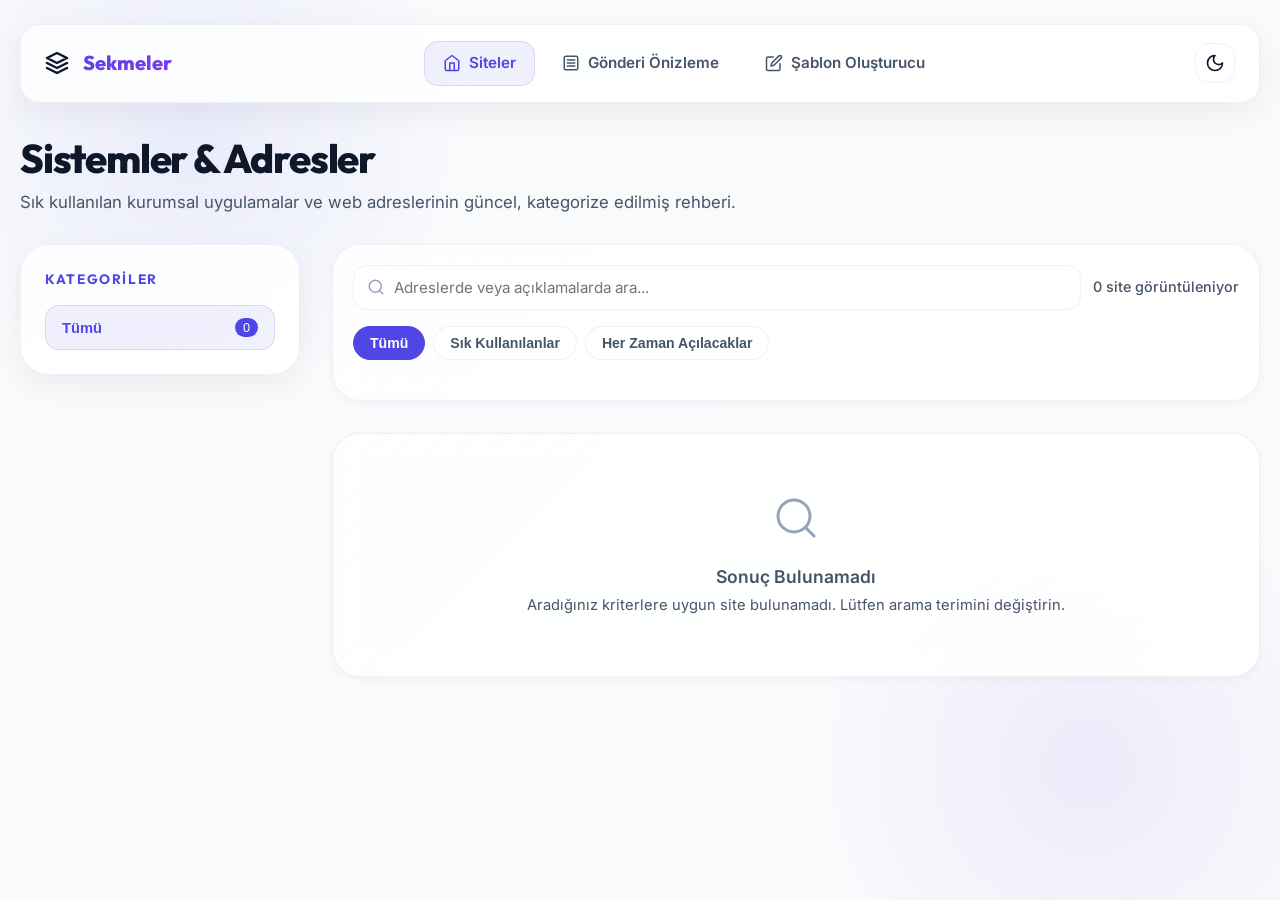
==== commit f6dae454: "update" ====
--- a/index.html
+++ b/index.html
@@ -101,6 +101,30 @@
     </div>
   </div>
 
+  <!-- Always-Open Prompt Modal -->
+  <div id="always-open-overlay" class="modal-overlay" aria-hidden="true">
+    <div class="modal-panel" style="max-width: 480px; transform: scale(0.95);">
+      <div class="modal-header">
+        <h3 class="modal-title">Başlangıç Siteleri Hazır!</h3>
+        <button type="button" class="modal-close" id="always-open-close" aria-label="Kapat">
+          <svg xmlns="http://www.w3.org/2000/svg" width="20" height="20" viewBox="0 0 24 24" fill="none" stroke="currentColor" stroke-width="2" stroke-linecap="round" stroke-linejoin="round">
+            <line x1="18" y1="6" x2="6" y2="18"></line>
+            <line x1="6" y1="6" x2="18" y2="18"></line>
+          </svg>
+        </button>
+      </div>
+      <div class="modal-body" style="padding: 24px; background: var(--bg-secondary); min-height: auto; display: flex; flex-direction: column; gap: 16px;">
+        <p style="color: var(--text-secondary); line-height: 1.6; margin: 0; font-size: 0.95rem;" id="always-open-text">
+          Her zaman açılacak olan siteleriniz algılandı. Bu siteleri yeni sekmelerde toplu olarak açmak ister misiniz?
+        </p>
+        <div style="display: flex; gap: 12px; justify-content: flex-end; width: 100%;">
+          <button id="always-open-cancel" class="btn btn-secondary" style="padding: 10px 18px; font-size: 0.9rem;">Daha Sonra</button>
+          <button id="always-open-confirm" class="btn btn-primary" style="padding: 10px 18px; font-size: 0.9rem;">Evet, Hepsini Aç</button>
+        </div>
+      </div>
+    </div>
+  </div>
+
   <script src="config.js"></script>
   <script src="app.js"></script>
   <script>
@@ -115,6 +139,12 @@
     const previewNote = document.getElementById('preview-note');
     const previewFrame = document.getElementById('preview-frame');
     const openAlwaysOpenButton = document.getElementById('open-alwaysopen');
+
+    const alwaysOpenOverlay = document.getElementById('always-open-overlay');
+    const alwaysOpenText = document.getElementById('always-open-text');
+    const alwaysOpenClose = document.getElementById('always-open-close');
+    const alwaysOpenCancel = document.getElementById('always-open-cancel');
+    const alwaysOpenConfirm = document.getElementById('always-open-confirm');
 
     const siteConfig = window.siteConfig || {};
     const googleSheetId = siteConfig.googleSheetId || '';
@@ -207,11 +237,43 @@
         });
     }
 
+    function triggerAlwaysOpenPrompt() {
+      const alwaysOpenSites = sites.filter(site => site.alwaysOpen);
+      if (alwaysOpenSites.length === 0) return;
+
+      // Only prompt once per browser session
+      if (sessionStorage.getItem('always_open_prompt_triggered') === 'true') return;
+
+      alwaysOpenText.innerHTML = `<strong>Her Zaman Açılacak</strong> olarak işaretlenmiş <strong>${alwaysOpenSites.length}</strong> adet başlangıç adresi bulundu. Bu siteleri şimdi yeni sekmelerde toplu olarak açmak ister misiniz?`;
+      
+      alwaysOpenOverlay.classList.add('active');
+      alwaysOpenOverlay.setAttribute('aria-hidden', 'false');
+
+      const closeModal = () => {
+        alwaysOpenOverlay.classList.remove('active');
+        alwaysOpenOverlay.setAttribute('aria-hidden', 'true');
+        sessionStorage.setItem('always_open_prompt_triggered', 'true');
+      };
+
+      alwaysOpenClose.onclick = closeModal;
+      alwaysOpenCancel.onclick = closeModal;
+
+      alwaysOpenConfirm.onclick = () => {
+        alwaysOpenSites.forEach(site => {
+          window.open(site.url, '_blank', 'noopener');
+        });
+        closeModal();
+      };
+    }
+
     function maybeInitialize() {
       if (!sitesLoaded) return;
       populateCategoryList();
       renderSites(sites);
       updateOpenAlwaysOpenButton();
+      
+      // Auto trigger popup for alwaysOpen sites on first load
+      triggerAlwaysOpenPrompt();
     }
 
     function selectCategory(category) {
@@ -256,11 +318,12 @@
 
     function updateOpenAlwaysOpenButton() {
       const alwaysOpenCount = sites.filter(site => site.alwaysOpen).length;
-      openAlwaysOpenButton.style.display = selectedCategory === 'Her Zaman Açılacaklar' && alwaysOpenCount > 0 ? 'inline-flex' : 'none';
+      // Button is always visible if alwaysOpen count > 0, offering constant one-click access
+      openAlwaysOpenButton.style.display = alwaysOpenCount > 0 ? 'inline-flex' : 'none';
     }
 
     function openAllAlwaysOpen() {
-      const alwaysOpenSites = filterSites();
+      const alwaysOpenSites = sites.filter(site => site.alwaysOpen);
       if (!alwaysOpenSites.length) {
         return;
       }
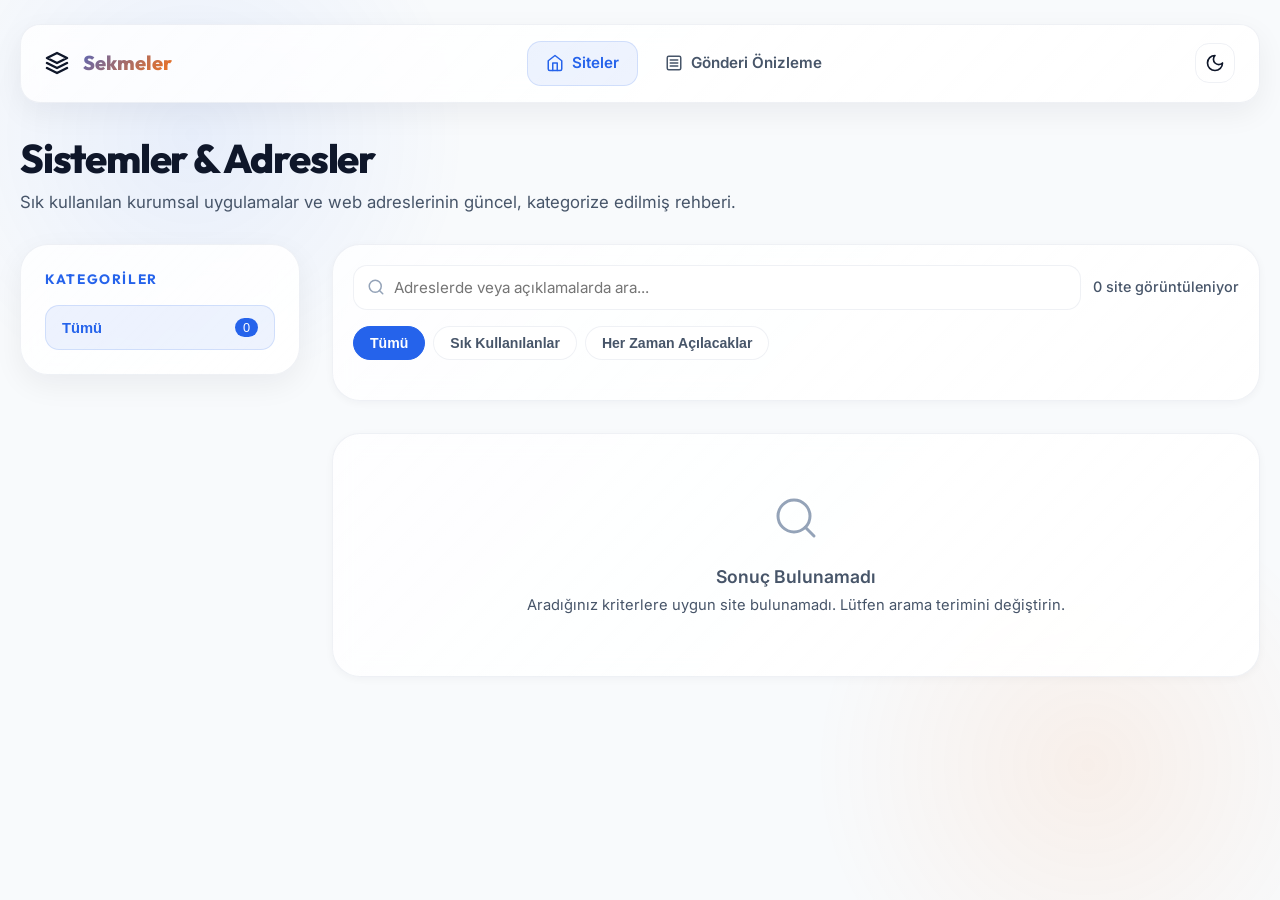
==== commit a174e129: "update" ====
--- a/index.html
+++ b/index.html
@@ -80,26 +80,7 @@
     </div>
   </div>
 
-  <!-- Preview Iframe Modal -->
-  <div id="preview-overlay" class="modal-overlay" aria-hidden="true">
-    <div class="modal-panel">
-      <div class="modal-header">
-        <div>
-          <h3 class="modal-title" id="preview-title">Site Önizleme</h3>
-          <p class="modal-subtitle" id="preview-note">Bazı siteler güvenlik politikaları (X-Frame-Options) nedeniyle önizlenemeyebilir.</p>
-        </div>
-        <button type="button" class="modal-close" data-close="true" aria-label="Kapat">
-          <svg xmlns="http://www.w3.org/2000/svg" width="20" height="20" viewBox="0 0 24 24" fill="none" stroke="currentColor" stroke-width="2" stroke-linecap="round" stroke-linejoin="round">
-            <line x1="18" y1="6" x2="6" y2="18"></line>
-            <line x1="6" y1="6" x2="18" y2="18"></line>
-          </svg>
-        </button>
-      </div>
-      <div class="modal-body">
-        <iframe id="preview-frame" class="modal-iframe" src="about:blank" title="Site önizleme"></iframe>
-      </div>
-    </div>
-  </div>
+
 
   <!-- Always-Open Prompt Modal -->
   <div id="always-open-overlay" class="modal-overlay" aria-hidden="true">
@@ -134,10 +115,7 @@
     const siteCount = document.getElementById('site-count');
     const searchInput = document.getElementById('search');
     const categoryList = document.getElementById('category-list');
-    const overlay = document.getElementById('preview-overlay');
-    const previewTitle = document.getElementById('preview-title');
-    const previewNote = document.getElementById('preview-note');
-    const previewFrame = document.getElementById('preview-frame');
+
     const openAlwaysOpenButton = document.getElementById('open-alwaysopen');
 
     const alwaysOpenOverlay = document.getElementById('always-open-overlay');
@@ -364,19 +342,7 @@
       }
     }
 
-    function canPreviewSite(site) {
-      const blocked = [
-        'docs.google.com',
-        'spreadsheets.google.com',
-        'drive.google.com',
-        'view.officeapps.live.com',
-        'mail.bcekmece.bel.tr',
-        'adssp.bcekmece.bel.tr',
-        'learn.vispeahen.com'
-      ];
-      const normalized = site.url.toLowerCase();
-      return !blocked.some(block => normalized.includes(block));
-    }
+
 
     function createCard(site) {
       const card = document.createElement('li');
@@ -435,22 +401,6 @@
         </svg>
       `;
 
-      const previewButton = document.createElement('button');
-      previewButton.className = 'btn btn-secondary';
-      previewButton.type = 'button';
-      previewButton.innerHTML = `
-        <svg xmlns="http://www.w3.org/2000/svg" width="16" height="16" viewBox="0 0 24 24" fill="none" stroke="currentColor" stroke-width="2" stroke-linecap="round" stroke-linejoin="round">
-          <circle cx="12" cy="12" r="10"></circle>
-          <line x1="12" y1="8" x2="12" y2="16"></line>
-          <line x1="8" y1="12" x2="16" y2="12"></line>
-        </svg>
-        Önizle
-      `;
-      if (canPreviewSite(site)) {
-        previewButton.addEventListener('click', () => openPreview(site));
-        actions.appendChild(previewButton);
-      }
-
       actions.appendChild(openButton);
       card.appendChild(actions);
 
@@ -501,24 +451,7 @@
       updateCounts();
     }
 
-    function openPreview(site) {
-      previewTitle.textContent = `${site.name} Önizlemesi`;
-      previewFrame.src = site.url;
-      overlay.classList.add('active');
-      overlay.setAttribute('aria-hidden', 'false');
-    }
-
-    function closePreview() {
-      overlay.classList.remove('active');
-      overlay.setAttribute('aria-hidden', 'true');
-      previewFrame.src = 'about:blank';
-    }
-
-    overlay.addEventListener('click', (event) => {
-      if (event.target === overlay || event.target.closest('[data-close]')) {
-        closePreview();
-      }
-    });
+
 
     function initializeQuickFilters() {
       document.querySelectorAll('.pill').forEach(button => {
--- a/style.css
+++ b/style.css
@@ -10,13 +10,13 @@
   --text-secondary: #475569;
   --text-tertiary: #94a3b8;
   
-  --primary: #4f46e5;
-  --primary-hover: #4338ca;
-  --primary-light: rgba(79, 70, 229, 0.08);
-  --primary-border: rgba(79, 70, 229, 0.15);
-  
-  --accent: #7c3aed;
-  --accent-light: rgba(124, 58, 237, 0.08);
+  --primary: #2563eb;
+  --primary-hover: #1d4ed8;
+  --primary-light: rgba(37, 99, 235, 0.08);
+  --primary-border: rgba(37, 99, 235, 0.15);
+  
+  --accent: #f97316;
+  --accent-light: rgba(249, 115, 22, 0.08);
   
   --success: #10b981;
   --success-light: rgba(16, 185, 129, 0.1);
@@ -30,7 +30,7 @@
   --danger-light: rgba(239, 68, 68, 0.08);
   
   --border-color: rgba(148, 163, 184, 0.15);
-  --border-focus: rgba(79, 70, 229, 0.4);
+  --border-focus: rgba(37, 99, 235, 0.4);
   
   --shadow-sm: 0 2px 8px rgba(15, 23, 42, 0.04);
   --shadow-md: 0 10px 30px rgba(15, 23, 42, 0.06);
@@ -57,13 +57,13 @@
   --text-secondary: #94a3b8;
   --text-tertiary: #64748b;
   
-  --primary: #6366f1;
-  --primary-hover: #4f46e5;
-  --primary-light: rgba(99, 102, 241, 0.12);
-  --primary-border: rgba(99, 102, 241, 0.3);
-  
-  --accent: #8b5cf6;
-  --accent-light: rgba(139, 92, 246, 0.12);
+  --primary: #3b82f6;
+  --primary-hover: #2563eb;
+  --primary-light: rgba(59, 130, 246, 0.12);
+  --primary-border: rgba(59, 130, 246, 0.3);
+  
+  --accent: #fb923c;
+  --accent-light: rgba(251, 146, 60, 0.12);
   
   --success: #34d399;
   --success-light: rgba(52, 211, 153, 0.12);
@@ -77,7 +77,7 @@
   --danger-light: rgba(248, 113, 113, 0.12);
   
   --border-color: rgba(255, 255, 255, 0.08);
-  --border-focus: rgba(99, 102, 241, 0.5);
+  --border-focus: rgba(59, 130, 246, 0.5);
   
   --shadow-sm: 0 2px 8px rgba(0, 0, 0, 0.2);
   --shadow-md: 0 10px 30px rgba(0, 0, 0, 0.3);
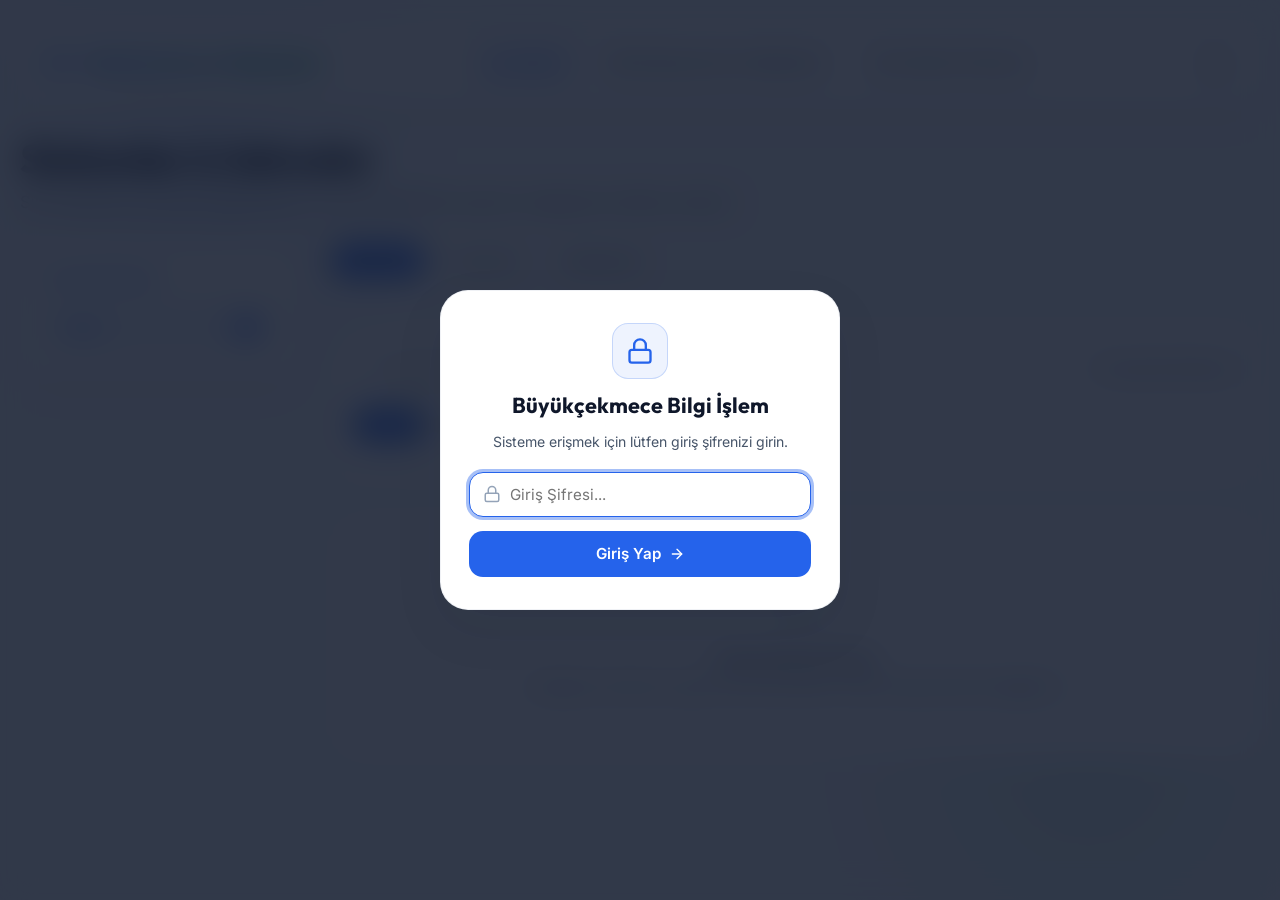
==== commit a0d7a5d5: "update" ====
--- a/index.html
+++ b/index.html
@@ -3,7 +3,7 @@
 <head>
   <meta charset="UTF-8" />
   <meta name="viewport" content="width=device-width, initial-scale=1.0" />
-  <title>Sekmeler - Site Adreslerim</title>
+  <title>Büyükçekmece Bilgi İşlem - Site Adreslerim</title>
   <link rel="stylesheet" href="style.css" />
 </head>
 <body>
@@ -23,6 +23,13 @@
       </aside>
 
       <main class="main-content card-section">
+        <!-- Kurum & Vatandaş Main Group Tabs -->
+        <div class="pills-container" id="main-group-tabs" style="margin-bottom: 16px;">
+          <button type="button" class="pill active" data-tab="Tümü">Tümü (<span id="group-count-all">0</span>)</button>
+          <button type="button" class="pill" data-tab="Kurum">Kurum (<span id="group-count-kurum">0</span>)</button>
+          <button type="button" class="pill" data-tab="Vatandaş">Vatandaş (<span id="group-count-vatandas">0</span>)</button>
+        </div>
+
         <!-- Search & Quick Filters -->
         <div class="card-group" style="padding: 20px;">
           <div style="display: flex; flex-direction: column; gap: 16px;">
@@ -106,7 +113,7 @@
     </div>
   </div>
 
-  <script src="config.js"></script>
+  <script src="not.js"></script>
   <script src="app.js"></script>
   <script>
     const siteList = document.getElementById('site-list');
@@ -124,13 +131,14 @@
     const alwaysOpenCancel = document.getElementById('always-open-cancel');
     const alwaysOpenConfirm = document.getElementById('always-open-confirm');
 
-    const siteConfig = window.siteConfig || {};
-    const googleSheetId = siteConfig.googleSheetId || '';
-    const googleSheetTab = siteConfig.googleSheetTab || '';
+    const siteConfig = window.not || window.siteConfig || {};
+    const googleSheetId = siteConfig.d1 || siteConfig.googleSheetId || '';
+    const googleSheetTab = siteConfig.d2 || siteConfig.googleSheetTab || '';
 
     let sites = [];
     let filteredSites = [];
     let selectedCategory = 'Tümü';
+    let activeMainGroupTab = 'Tümü';
     let sitesLoaded = false;
 
     function updateCounts() {
@@ -138,11 +146,41 @@
     }
 
     function getSiteGroup(site) {
-      if (site.group) return site.group;
-      const category = site.category || '';
-      return ['Büyükçekmece Siteler', 'Notlar'].includes(category)
-        ? 'Vatandaş'
-        : 'Kurum';
+      if (site.group) {
+        const g = String(site.group).trim().toLowerCase();
+        if (g === 'k' || g === 'kurum' || g === 'kurumsal') return 'Kurum';
+        if (g === 'v' || g === 'vatandaş' || g === 'vatandas') return 'Vatandaş';
+      }
+      const category = (site.category || '').toLowerCase();
+      if (category.includes('kurum')) return 'Kurum';
+      if (category.includes('vatandaş') || category.includes('vatandas') || category.includes('büyükçekmece') || category.includes('bmece')) return 'Vatandaş';
+      return 'Kurum';
+    }
+
+    function updateMainGroupCounts() {
+      const countAll = sites.length;
+      const countKurum = sites.filter(s => getSiteGroup(s) === 'Kurum').length;
+      const countVatandas = sites.filter(s => getSiteGroup(s) === 'Vatandaş').length;
+
+      const elAll = document.getElementById('group-count-all');
+      const elKurum = document.getElementById('group-count-kurum');
+      const elVatandas = document.getElementById('group-count-vatandas');
+
+      if (elAll) elAll.textContent = countAll;
+      if (elKurum) elKurum.textContent = countKurum;
+      if (elVatandas) elVatandas.textContent = countVatandas;
+    }
+
+    function setupMainGroupTabs() {
+      const tabButtons = document.querySelectorAll('#main-group-tabs .pill');
+      tabButtons.forEach(btn => {
+        btn.addEventListener('click', () => {
+          tabButtons.forEach(b => b.classList.remove('active'));
+          btn.classList.add('active');
+          activeMainGroupTab = btn.dataset.tab;
+          filterSitesAndRender();
+        });
+      });
     }
 
     function getCategoryCount(category) {
@@ -183,7 +221,7 @@
           }
         });
         return site;
-      }).filter(site => site.name && site.url);
+      }).filter(site => site.name && site.url && (site.category || '').trim().toLowerCase() !== 'z app');
     }
 
     function fetchSitesFromGoogleSheet() {
@@ -197,6 +235,7 @@
     }
 
     function loadSites() {
+      setupMainGroupTabs();
       const source = googleSheetId.trim()
         ? fetchSitesFromGoogleSheet()
         : Promise.resolve().then(() => {
@@ -246,8 +285,9 @@
 
     function maybeInitialize() {
       if (!sitesLoaded) return;
+      updateMainGroupCounts();
       populateCategoryList();
-      renderSites(sites);
+      renderSites(filterSites());
       updateOpenAlwaysOpenButton();
       
       // Auto trigger popup for alwaysOpen sites on first load
@@ -256,10 +296,10 @@
 
     function selectCategory(category) {
       selectedCategory = category;
-      document.querySelectorAll('.side-item').forEach(button => {
+      document.querySelectorAll('#category-list .side-item').forEach(button => {
         button.classList.toggle('active', button.dataset.category === category);
       });
-      document.querySelectorAll('.pill').forEach(button => {
+      document.querySelectorAll('#quick-filters .pill').forEach(button => {
         button.classList.toggle('active', button.dataset.category === category);
       });
       updateOpenAlwaysOpenButton();
@@ -296,7 +336,6 @@
 
     function updateOpenAlwaysOpenButton() {
       const alwaysOpenCount = sites.filter(site => site.alwaysOpen).length;
-      // Button is always visible if alwaysOpen count > 0, offering constant one-click access
       openAlwaysOpenButton.style.display = alwaysOpenCount > 0 ? 'inline-flex' : 'none';
     }
 
@@ -313,10 +352,14 @@
     function filterSites() {
       const query = searchInput.value.trim().toLowerCase();
       return sites.filter(site => {
+        const groupName = getSiteGroup(site);
+        const matchesMainGroup = activeMainGroupTab === 'Tümü' ? true : groupName === activeMainGroupTab;
+
         const matchesQuery = site.name.toLowerCase().includes(query) ||
           (site.description || '').toLowerCase().includes(query) ||
           site.url.toLowerCase().includes(query) ||
           (site.category || '').toLowerCase().includes(query);
+
         const matchesCategory = selectedCategory === 'Tümü'
           ? true
           : selectedCategory === 'Sık Kullanılanlar'
@@ -324,7 +367,8 @@
             : selectedCategory === 'Her Zaman Açılacaklar'
               ? site.alwaysOpen
               : (site.category || 'Diğer') === selectedCategory;
-        return matchesQuery && matchesCategory;
+
+        return matchesMainGroup && matchesQuery && matchesCategory;
       });
     }
 
@@ -342,15 +386,14 @@
       }
     }
 
-
-
     function createCard(site) {
       const card = document.createElement('li');
       card.className = 'item-card';
 
+      const groupName = getSiteGroup(site);
       const badge = document.createElement('span');
-      badge.className = 'item-card-badge';
-      badge.textContent = getSiteGroup(site);
+      badge.className = `item-card-badge ${groupName === 'Kurum' ? 'badge-kurum' : 'badge-vatandas'}`;
+      badge.textContent = groupName;
       card.appendChild(badge);
 
       const head = document.createElement('div');
--- a/style.css
+++ b/style.css
@@ -1,7 +1,7 @@
 @import url('https://fonts.googleapis.com/css2?family=Inter:wght@400;500;600;700&family=Outfit:wght@500;600;700;800&display=swap');
 
 :root {
-  /* Colors */
+  /* Colors - Blue & Green Theme */
   --bg-primary: #f8fafc;
   --bg-secondary: #ffffff;
   --bg-tertiary: #f1f5f9;
@@ -13,10 +13,12 @@
   --primary: #2563eb;
   --primary-hover: #1d4ed8;
   --primary-light: rgba(37, 99, 235, 0.08);
-  --primary-border: rgba(37, 99, 235, 0.15);
-  
-  --accent: #f97316;
-  --accent-light: rgba(249, 115, 22, 0.08);
+  --primary-border: rgba(37, 99, 235, 0.2);
+  
+  --accent: #059669;
+  --accent-hover: #047857;
+  --accent-light: rgba(5, 150, 105, 0.1);
+  --accent-border: rgba(5, 150, 105, 0.25);
   
   --success: #10b981;
   --success-light: rgba(16, 185, 129, 0.1);
@@ -45,7 +47,7 @@
   --radius-xl: 28px;
   
   --transition: all 0.25s cubic-bezier(0.4, 0, 0.2, 1);
-  --card-bg-gradient: linear-gradient(135deg, rgba(255, 255, 255, 0.8), rgba(255, 255, 255, 0.95));
+  --card-bg-gradient: linear-gradient(135deg, rgba(255, 255, 255, 0.85), rgba(255, 255, 255, 0.98));
 }
 
 html[data-theme="dark"] {
@@ -59,11 +61,13 @@
   
   --primary: #3b82f6;
   --primary-hover: #2563eb;
-  --primary-light: rgba(59, 130, 246, 0.12);
+  --primary-light: rgba(59, 130, 246, 0.14);
   --primary-border: rgba(59, 130, 246, 0.3);
   
-  --accent: #fb923c;
-  --accent-light: rgba(251, 146, 60, 0.12);
+  --accent: #10b981;
+  --accent-hover: #059669;
+  --accent-light: rgba(16, 185, 129, 0.14);
+  --accent-border: rgba(16, 185, 129, 0.3);
   
   --success: #34d399;
   --success-light: rgba(52, 211, 153, 0.12);
@@ -977,3 +981,253 @@
     grid-template-columns: 1fr;
   }
 }
+
+/* Z App Styles (Ultra Compact & Popup QR Modal) */
+.zapp-grid {
+  display: grid;
+  grid-template-columns: repeat(auto-fill, minmax(260px, 1fr));
+  gap: 16px;
+  margin-top: 16px;
+}
+
+@media (max-width: 480px) {
+  .zapp-grid {
+    grid-template-columns: 1fr;
+  }
+}
+
+.zapp-card {
+  background: var(--bg-secondary);
+  border: 1px solid var(--border-color);
+  border-radius: var(--radius-md);
+  overflow: hidden;
+  box-shadow: var(--shadow-sm);
+  transition: var(--transition);
+  display: flex;
+  flex-direction: column;
+}
+
+.zapp-card:hover {
+  transform: translateY(-2px);
+  box-shadow: var(--shadow-md);
+  border-color: var(--primary-border);
+}
+
+.zapp-card-header {
+  padding: 10px 14px;
+  background: var(--bg-tertiary);
+  border-bottom: 1px solid var(--border-color);
+  display: flex;
+  align-items: center;
+  justify-content: space-between;
+}
+
+.zapp-title {
+  font-family: var(--font-heading);
+  font-size: 0.98rem;
+  font-weight: 700;
+  color: var(--text-primary);
+  margin: 0;
+  display: flex;
+  align-items: center;
+  gap: 6px;
+  white-space: nowrap;
+  overflow: hidden;
+  text-overflow: ellipsis;
+}
+
+.zapp-badge {
+  font-size: 0.7rem;
+  font-weight: 600;
+  padding: 2px 8px;
+  border-radius: 12px;
+  background: var(--primary-light);
+  color: var(--primary);
+  border: 1px solid var(--primary-border);
+  flex-shrink: 0;
+}
+
+.zapp-badge.badge-kurum {
+  background: rgba(37, 99, 235, 0.1);
+  color: var(--primary);
+  border-color: var(--primary-border);
+}
+
+.zapp-badge.badge-vatandas {
+  background: rgba(249, 115, 22, 0.1);
+  color: var(--accent);
+  border-color: rgba(249, 115, 22, 0.25);
+}
+
+.zapp-card-body {
+  padding: 12px;
+  display: flex;
+  flex-direction: column;
+  gap: 10px;
+  flex: 1;
+}
+
+/* Compact Image Panel */
+.zapp-image-container {
+  width: 100%;
+  height: 110px;
+  background: var(--bg-tertiary);
+  border: 1px dashed var(--border-color);
+  border-radius: var(--radius-sm);
+  overflow: hidden;
+  display: flex;
+  align-items: center;
+  justify-content: center;
+  position: relative;
+  transition: var(--transition);
+}
+
+.zapp-image-container img {
+  width: 100%;
+  height: 100%;
+  object-fit: cover;
+  display: block;
+}
+
+.zapp-image-placeholder {
+  display: flex;
+  flex-direction: column;
+  align-items: center;
+  gap: 4px;
+  color: var(--text-tertiary);
+  font-size: 0.78rem;
+  font-weight: 500;
+  text-align: center;
+  padding: 8px;
+}
+
+/* Store & QR Action Buttons */
+.zapp-action-row {
+  display: flex;
+  gap: 8px;
+  margin-top: auto;
+  padding-top: 4px;
+}
+
+.zapp-btn-store {
+  flex: 1;
+  display: inline-flex;
+  align-items: center;
+  justify-content: center;
+  gap: 6px;
+  padding: 8px 10px;
+  border-radius: var(--radius-sm);
+  font-size: 0.78rem;
+  font-weight: 600;
+  text-decoration: none;
+  transition: var(--transition);
+  border: 1px solid var(--border-color);
+}
+
+.zapp-btn-android {
+  background: rgba(16, 185, 129, 0.08);
+  color: #059669;
+  border-color: rgba(16, 185, 129, 0.2);
+}
+.zapp-btn-android:hover {
+  background: #059669;
+  color: #ffffff;
+}
+
+.zapp-btn-ios {
+  background: rgba(37, 99, 235, 0.08);
+  color: var(--primary);
+  border-color: var(--primary-border);
+}
+.zapp-btn-ios:hover {
+  background: var(--primary);
+  color: #ffffff;
+}
+
+.zapp-btn-qr {
+  display: inline-flex;
+  align-items: center;
+  justify-content: center;
+  gap: 6px;
+  padding: 8px 12px;
+  border-radius: var(--radius-sm);
+  font-size: 0.78rem;
+  font-weight: 600;
+  background: var(--bg-tertiary);
+  color: var(--text-primary);
+  border: 1px solid var(--border-color);
+  cursor: pointer;
+  transition: var(--transition);
+}
+.zapp-btn-qr:hover {
+  background: var(--primary-light);
+  color: var(--primary);
+  border-color: var(--primary-border);
+}
+
+/* Modal QR Display Grid */
+.modal-qr-grid {
+  display: grid;
+  grid-template-columns: repeat(auto-fit, minmax(160px, 1fr));
+  gap: 16px;
+}
+
+.modal-qr-card {
+  display: flex;
+  flex-direction: column;
+  align-items: center;
+  gap: 8px;
+  background: var(--bg-tertiary);
+  border: 1px solid var(--border-color);
+  border-radius: var(--radius-md);
+  padding: 14px 10px;
+}
+
+.modal-qr-box {
+  width: 140px;
+  height: 140px;
+  border: 1px dashed var(--border-color);
+  border-radius: 8px;
+  overflow: hidden;
+  display: flex;
+  align-items: center;
+  justify-content: center;
+  background: #ffffff;
+}
+
+.modal-qr-box img {
+  width: 100%;
+  height: 100%;
+  object-fit: contain;
+}
+
+.modal-qr-title {
+  font-size: 0.85rem;
+  font-weight: 700;
+  display: flex;
+  align-items: center;
+  gap: 6px;
+}
+
+.modal-qr-title.android {
+  color: #059669;
+}
+
+.modal-qr-title.ios {
+  color: var(--primary);
+}
+
+.modal-qr-empty {
+  display: flex;
+  flex-direction: column;
+  align-items: center;
+  justify-content: center;
+  gap: 4px;
+  background: var(--bg-secondary) !important;
+  color: var(--text-tertiary);
+  font-size: 0.75rem;
+  font-weight: 600;
+  border: 1px dashed var(--border-color);
+}
+
+
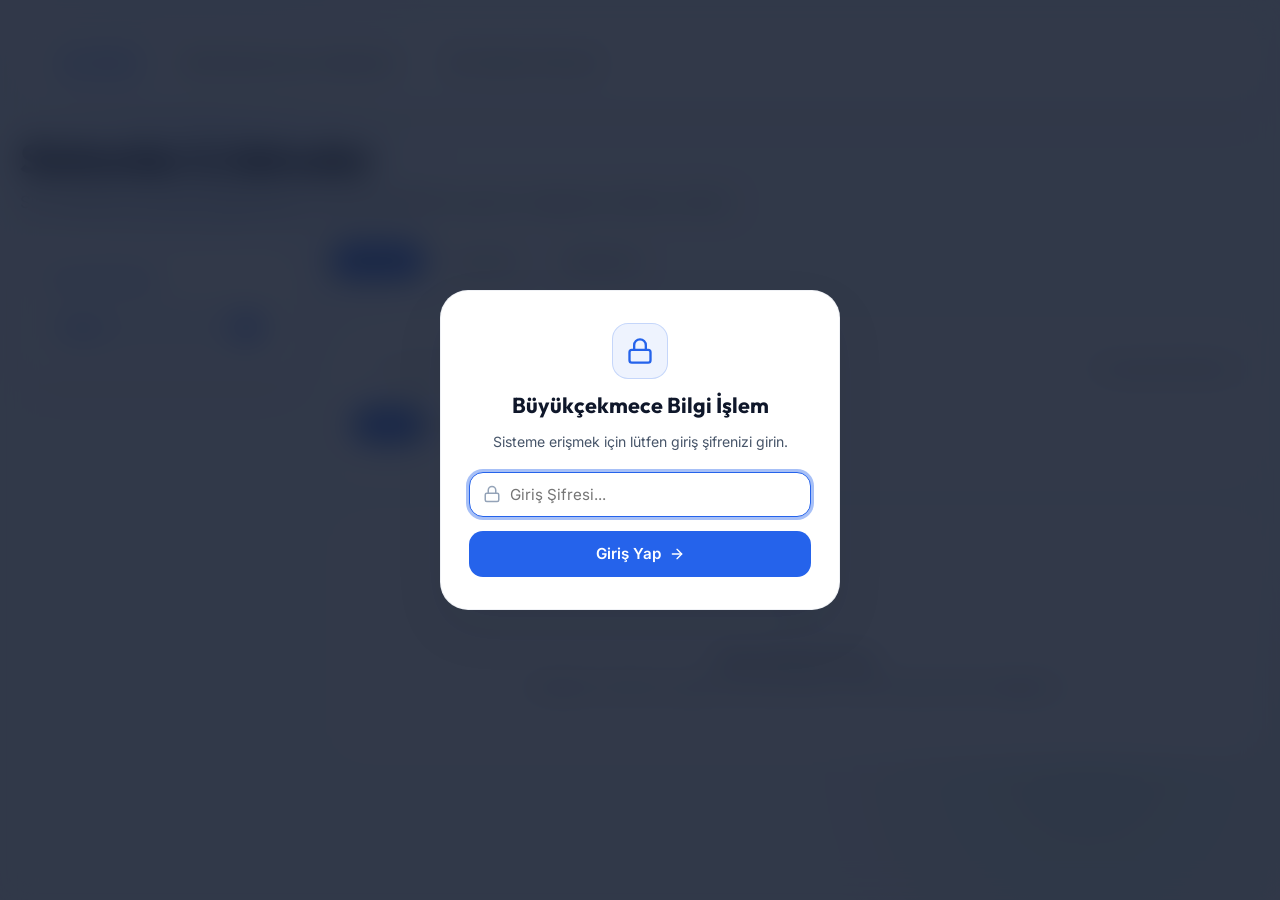
==== commit 35f135c3: "update" ====
--- a/index.html
+++ b/index.html
@@ -3,6 +3,8 @@
 <head>
   <meta charset="UTF-8" />
   <meta name="viewport" content="width=device-width, initial-scale=1.0" />
+  <meta name="robots" content="noindex, nofollow, noarchive, nosnippet, noimageindex" />
+  <meta name="googlebot" content="noindex, nofollow, noarchive, nosnippet, noimageindex" />
   <title>Büyükçekmece Bilgi İşlem - Site Adreslerim</title>
   <link rel="stylesheet" href="style.css" />
 </head>
@@ -198,13 +200,15 @@
       const rows = json.table.rows || [];
       const mapHeader = header => {
         const key = header.trim().toLowerCase();
-        if (/^name$|^title$|^site$/i.test(key)) return 'name';
-        if (/^url$|^link$|^adres$/i.test(key)) return 'url';
-        if (/^description$|^desc$|^açıklama$/i.test(key)) return 'description';
+        if (/^name$|^title$|^site$|^ad$|^başlık$|^baslik$/i.test(key)) return 'name';
+        if (/^url$|^link$|^adres$|^web$/i.test(key)) return 'url';
+        if (/^description$|^desc$|^açıklama$|^aciklama$/i.test(key)) return 'description';
         if (/^category$|^kategori$/i.test(key)) return 'category';
         if (/^favorite$|^favourite$|^star$|^sık kullanılan$/i.test(key)) return 'favorite';
         if (/^alwaysopen$|^always_open$|^always open$|^her zaman$/i.test(key)) return 'alwaysOpen';
         if (/^group$|^grup$/i.test(key)) return 'group';
+        if (/^karekod$|^karekodlar$|^qr$|^qrkod$|^qr[ _]?code$/i.test(key)) return 'karekod';
+        if (/^resimler$|^resim$|^görsel$|^gorsel$|^image$|^img$/i.test(key)) return 'resimler';
         return null;
       };
       const headers = cols.map(mapHeader);
@@ -221,7 +225,7 @@
           }
         });
         return site;
-      }).filter(site => site.name && site.url && (site.category || '').trim().toLowerCase() !== 'z app');
+      }).filter(site => site.name && (site.category || '').trim().toLowerCase() !== 'z app');
     }
 
     function fetchSitesFromGoogleSheet() {
@@ -374,6 +378,7 @@
 
     function filterSitesAndRender() {
       const matched = filterSites();
+      matched.sort((a, b) => (b.favorite ? 1 : 0) - (a.favorite ? 1 : 0));
       renderSites(matched);
       updateOpenAlwaysOpenButton();
     }
--- a/style.css
+++ b/style.css
@@ -1059,6 +1059,12 @@
   border-color: rgba(249, 115, 22, 0.25);
 }
 
+.zapp-badge.badge-deneme {
+  background: rgba(168, 85, 247, 0.12);
+  color: #9333ea;
+  border-color: rgba(168, 85, 247, 0.3);
+}
+
 .zapp-card-body {
   padding: 12px;
   display: flex;
